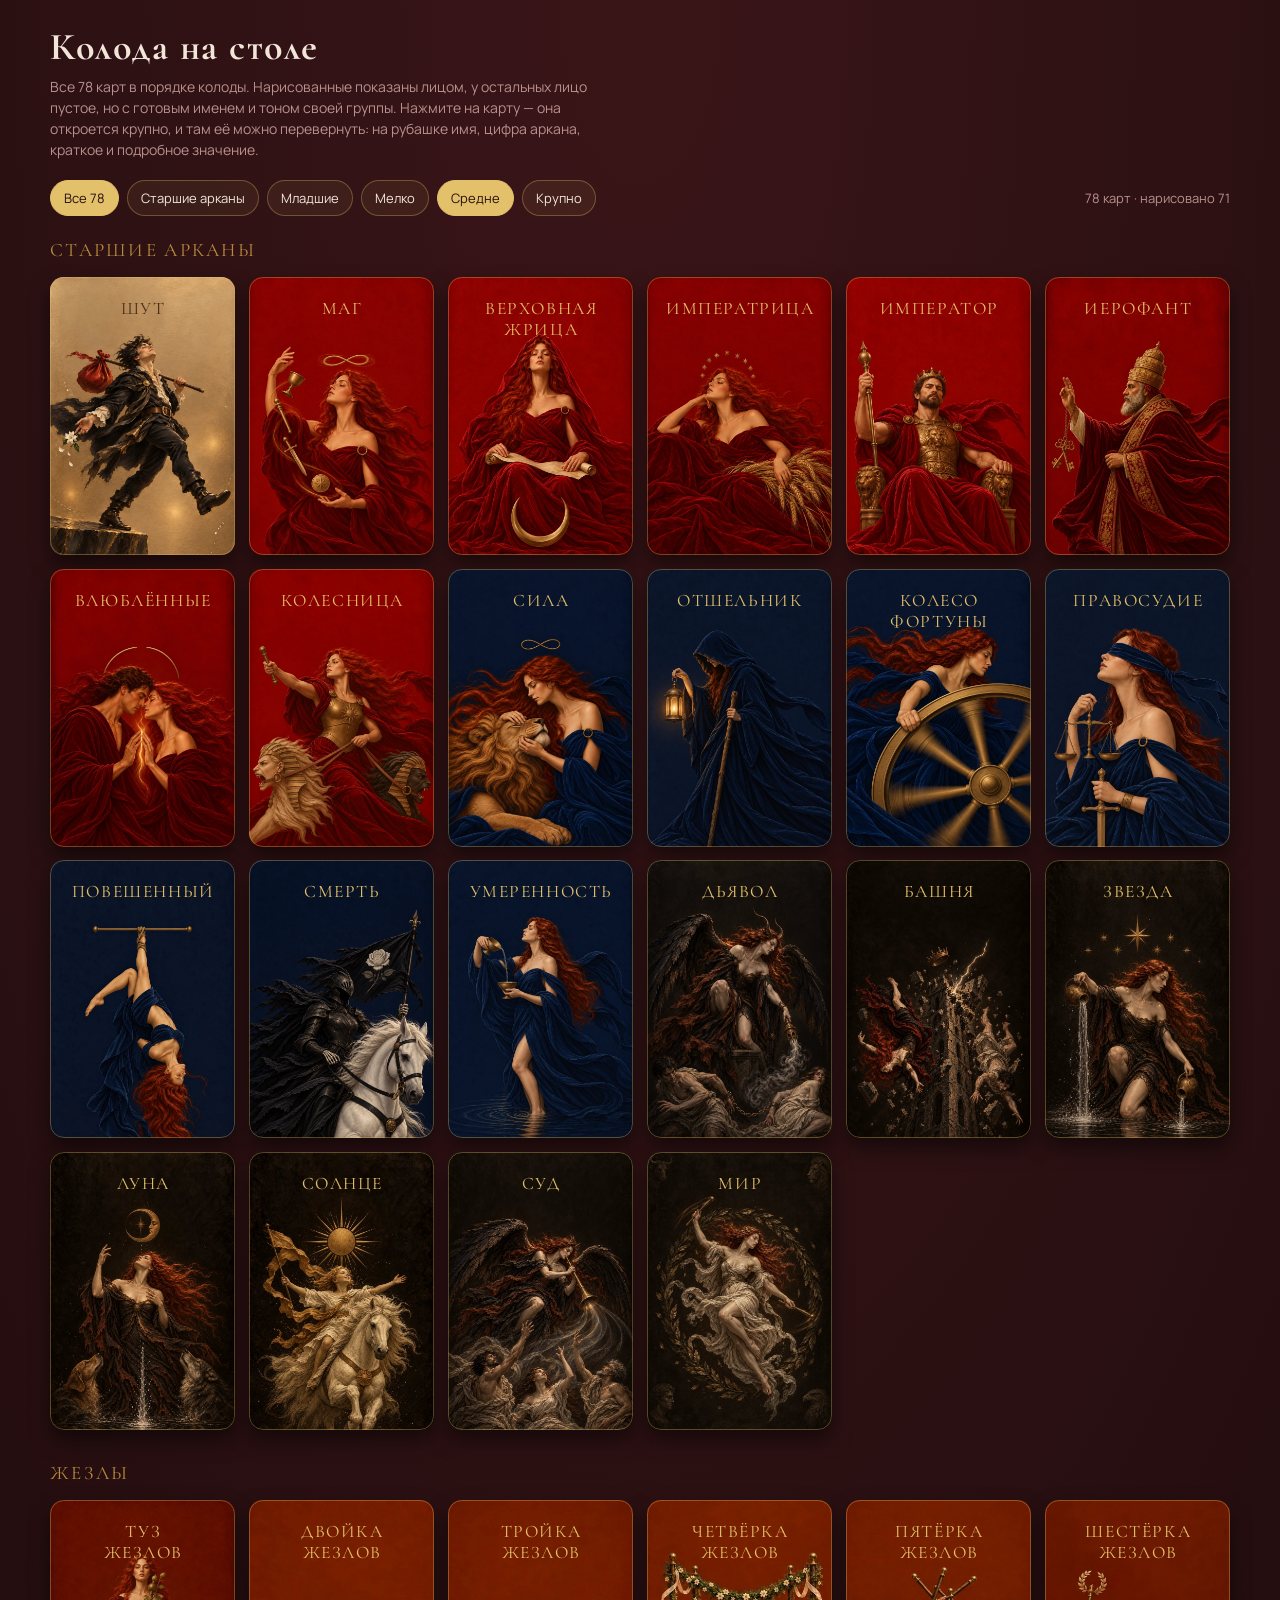
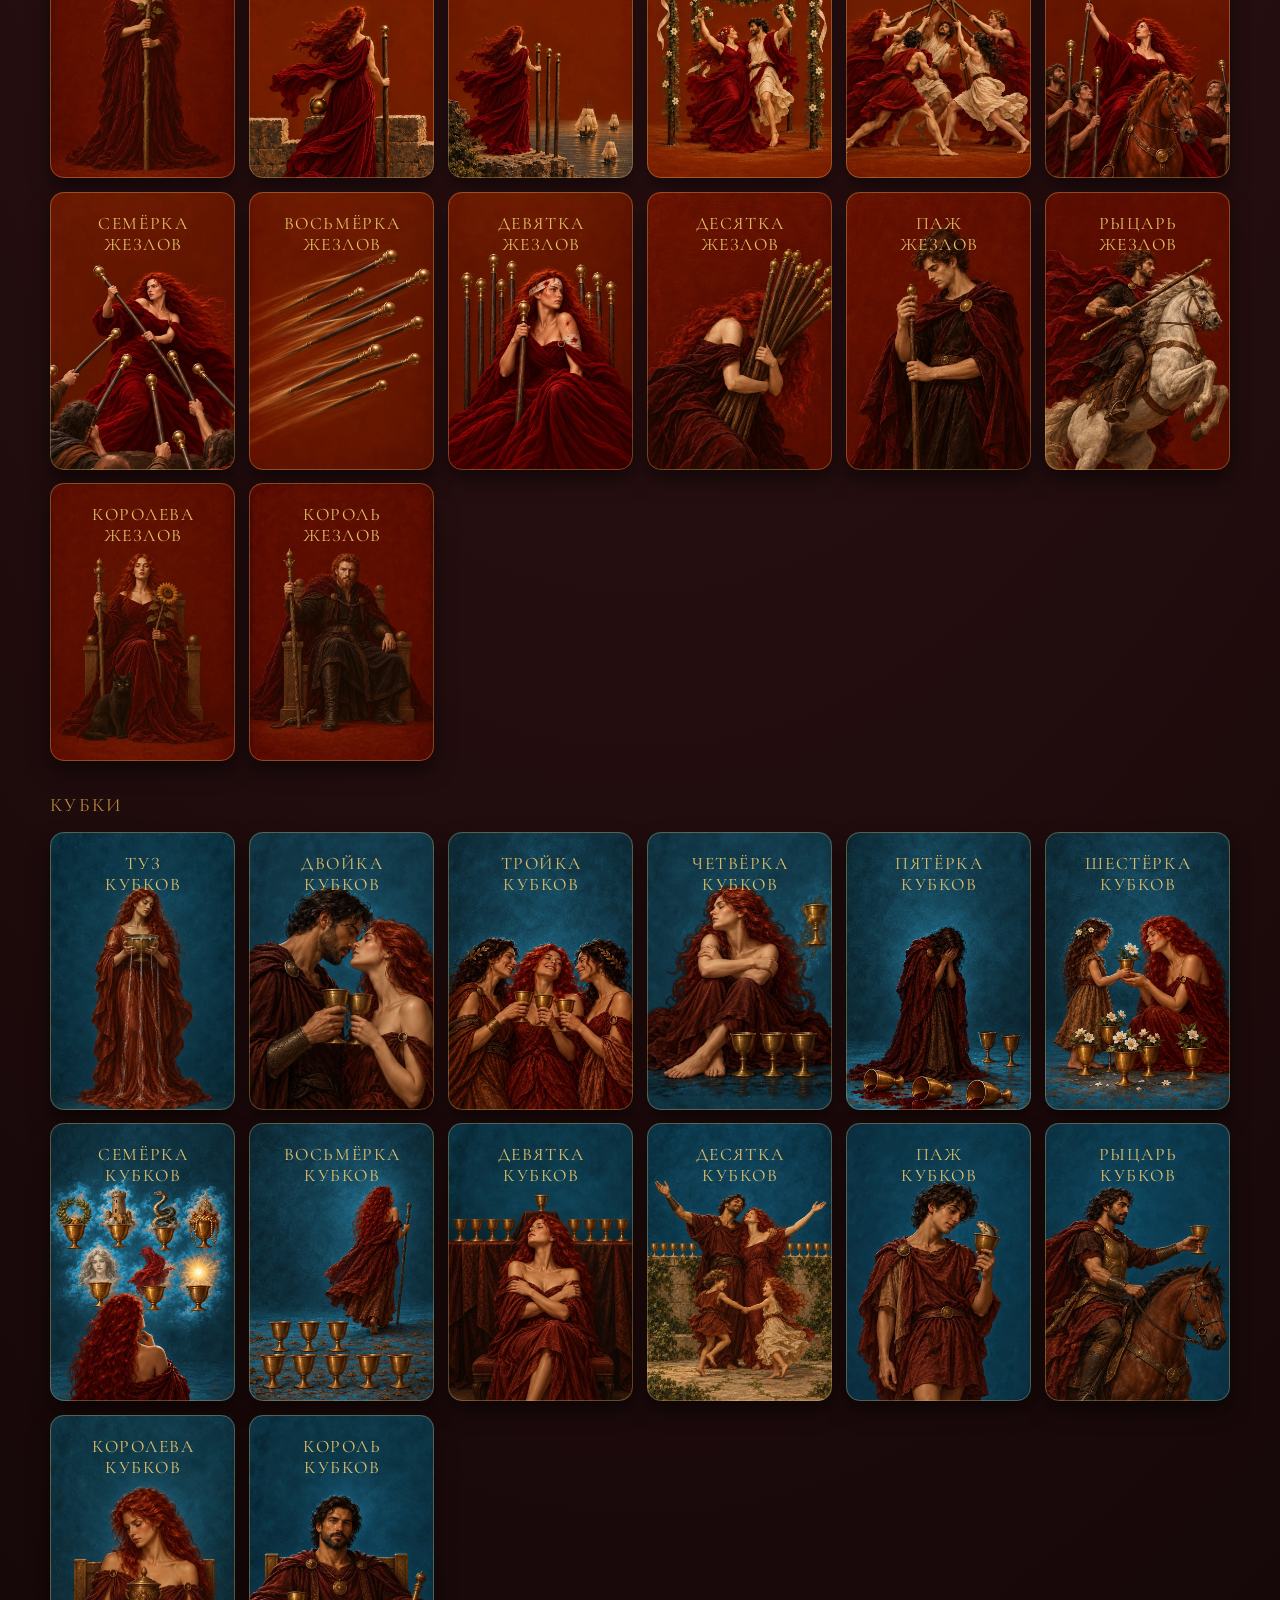
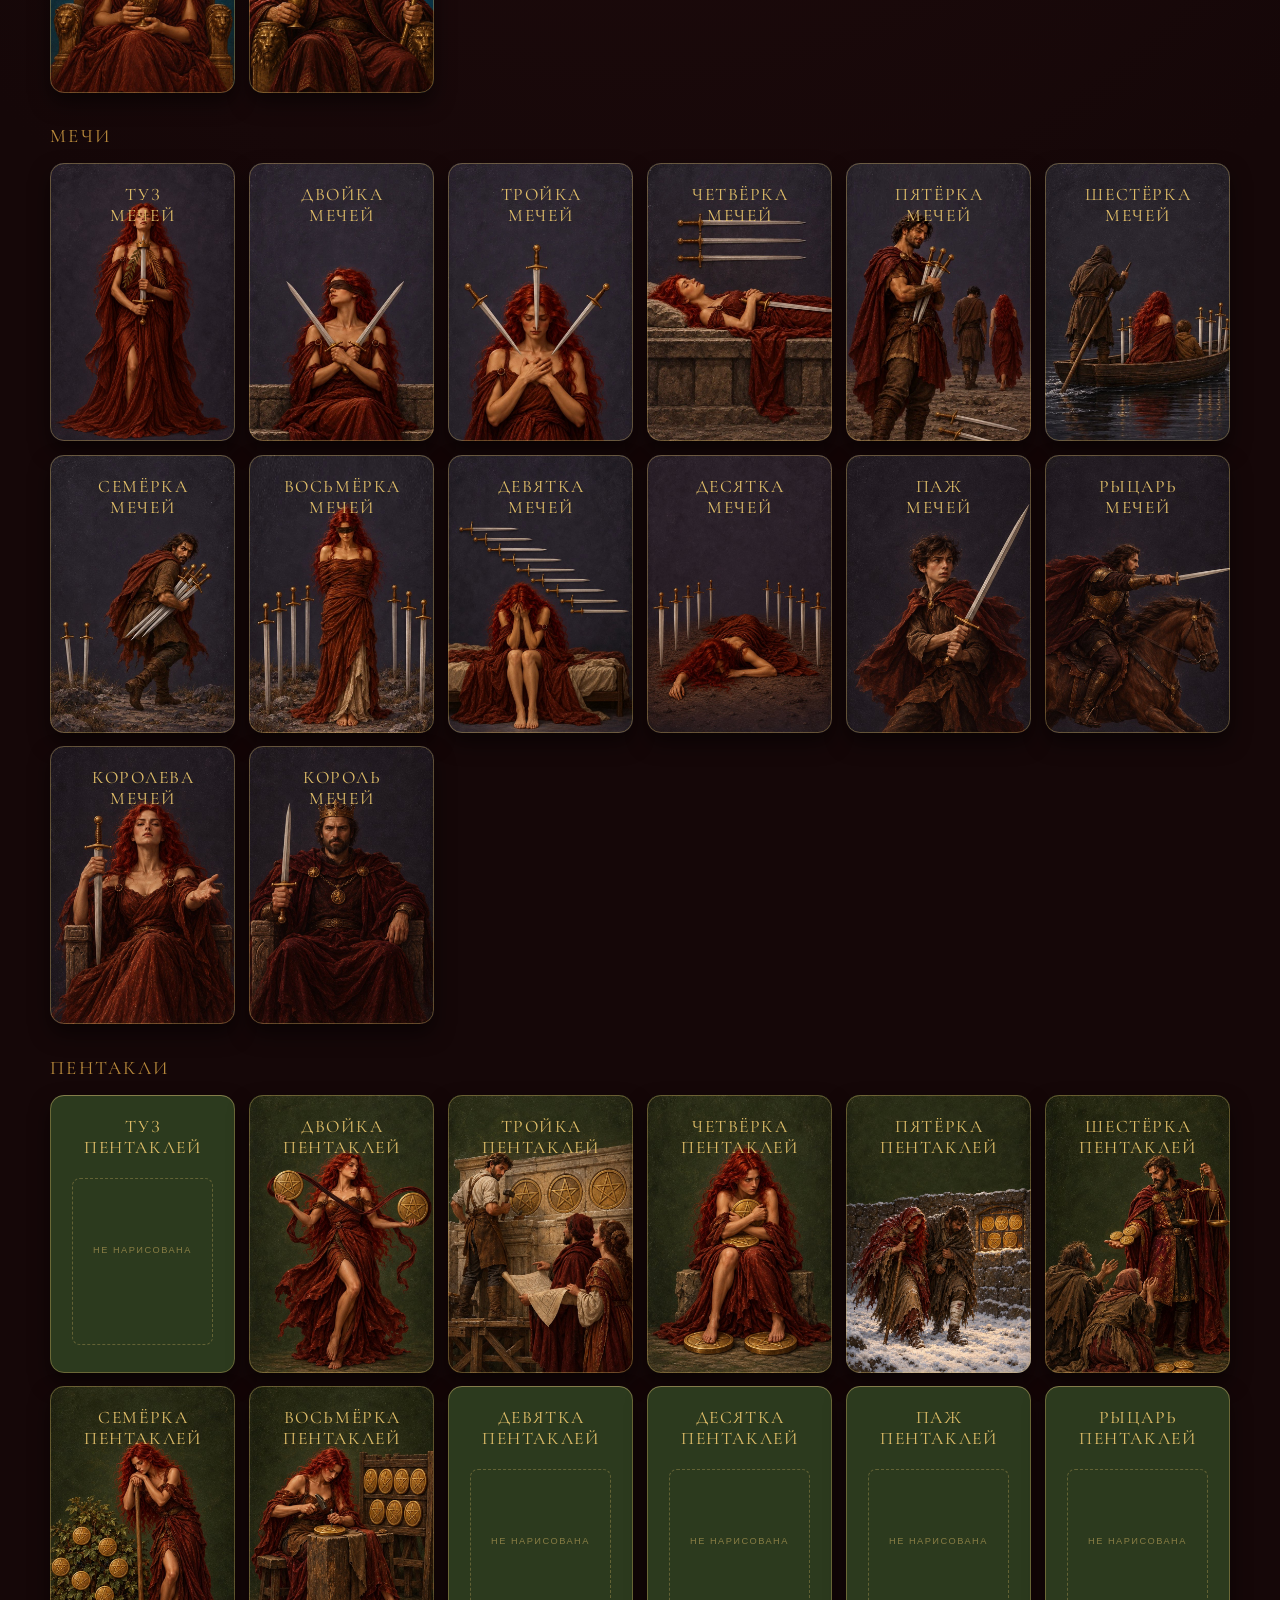
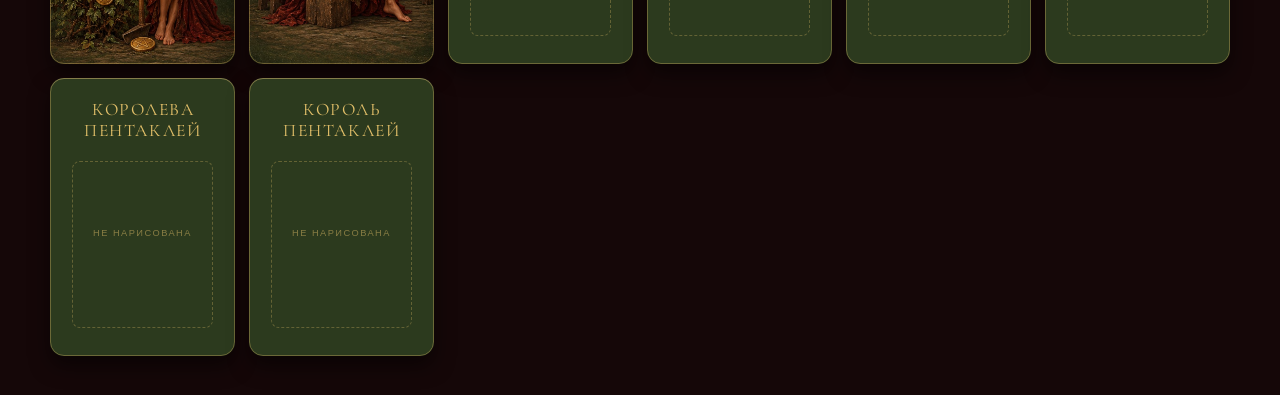
==== miniapp/index.html @ a9689df9 "Accept the six, seven and eight of Pentacles Счёт сошёлся на трёх из четырёх: три диска на ладони и " ====
<!doctype html>
<html lang="ru">
<head>
<meta charset="utf-8">
<meta name="viewport" content="width=device-width, initial-scale=1, viewport-fit=cover">
<meta name="robots" content="noindex">
<script src="https://telegram.org/js/telegram-web-app.js"></script>
<title>Колода на столе</title>
<style>
  /* Доска из 78 карт; тап открывает карту крупно поверх неё.
     Размеры текста заданы в долях ширины карты, поэтому одна и та же вёрстка
     работает и на миниатюре, и на развороте. */
  :root {
    --bg: #2A1012;
    --bg-deep: #150708;
    --paper: #F2E6D8;
    --muted: #B9908E;
    --gold: #E3C06A;
    --gold-dim: #B98A3C;
    --radius: 14px;
    --card-min: 180px;

    --tone-fool: #B98D5B;
    --tone-major-1: #8F0303;
    --tone-major-2: #101A33;
    --tone-major-3: #15120F;
    --tone-wands: #6D1A01;
    --tone-cups: #123A4A;
    --tone-swords: #29232B;
    --tone-pentacles: #2C3A1E;

    --font-display: "Cormorant Garamond", Georgia, "Times New Roman", serif;
    --font-ui: "Manrope", system-ui, -apple-system, "Segoe UI", sans-serif;
    color-scheme: dark;
  }

  body {
    margin: 0;
    background: radial-gradient(120% 70% at 50% 0%, #3A1518 0%, var(--bg) 45%, var(--bg-deep) 100%);
    color: var(--paper);
    font-family: var(--font-ui);
    -webkit-font-smoothing: antialiased;
  }

  .wrap { max-width: 1180px; margin: 0 auto; padding: 24px 16px calc(40px + env(safe-area-inset-bottom, 0px)); }

  header h1 {
    font-family: var(--font-display);
    font-size: clamp(26px, 5vw, 38px);
    letter-spacing: .04em;
    margin: 0 0 6px;
    text-wrap: balance;
  }
  header p { margin: 0; color: var(--muted); font-size: 14px; line-height: 1.5; max-width: 62ch; }

  .toolbar { display: flex; flex-wrap: wrap; gap: 8px; align-items: center; margin: 20px 0 22px; }
  .chip {
    font: inherit; font-size: 13px; padding: 7px 13px; min-height: 36px;
    border-radius: 999px;
    border: 1px solid rgba(227, 192, 106, .32);
    background: rgba(227, 192, 106, .07);
    color: var(--paper); cursor: pointer;
  }
  .chip[aria-pressed="true"] { background: var(--gold); border-color: var(--gold); color: #2A1012; }
  .chip:focus-visible, .card:focus-visible, .close:focus-visible { outline: 2px solid var(--gold); outline-offset: 3px; }
  .count { color: var(--muted); font-size: 13px; margin-left: auto; }

  .grid { display: grid; grid-template-columns: repeat(auto-fill, minmax(var(--card-min), 1fr)); gap: 14px; }
  .group-title {
    grid-column: 1 / -1;
    font-family: var(--font-display);
    font-size: 19px; letter-spacing: .12em; text-transform: uppercase;
    color: var(--gold-dim); margin: 18px 0 2px;
  }
  .group-title:first-child { margin-top: 0; }

  /* --- карта --- */
  .slot { perspective: 1200px; container-type: inline-size; }
  .card {
    position: relative; width: 100%; aspect-ratio: 2 / 3;
    transform-style: preserve-3d;
    transition: transform 620ms cubic-bezier(.2, .8, .2, 1);
    border: 0; padding: 0; background: none; display: block; cursor: pointer;
  }
  .card.flipped { transform: rotateY(180deg); }

  .side {
    position: absolute; inset: 0;
    border-radius: var(--radius); overflow: hidden;
    backface-visibility: hidden; -webkit-backface-visibility: hidden;
    box-shadow: 0 1px 0 rgba(255,228,184,.18) inset, 0 10px 20px rgba(0,0,0,.5);
  }
  .side::after {
    content: ""; position: absolute; inset: 0; border-radius: inherit;
    border: 1px solid rgba(227,192,106,.34); pointer-events: none;
  }
  .side img { width: 100%; height: 100%; object-fit: cover; display: block; }
  .back { transform: rotateY(180deg); }

  .face { background: var(--tone, var(--tone-major-1)); }
  .face.pending::before {
    content: ""; position: absolute;
    left: 12%; right: 12%; top: 30%; bottom: 10%;
    border: 1px dashed color-mix(in srgb, var(--card-ink) 30%, transparent);
    border-radius: 8px;
  }
  .face.pending .waiting {
    position: absolute; left: 0; right: 0; top: 54%;
    text-align: center;
    font-size: 11px; font-size: 5cqw;
    letter-spacing: .16em; text-transform: uppercase;
    color: color-mix(in srgb, var(--card-ink) 50%, transparent);
  }

  /* Лицо: только имя */
  .title {
    position: absolute; top: 8%; left: 6%; right: 6%;
    text-align: center;
    color: var(--card-ink, var(--gold));
    font-family: var(--font-display);
    line-height: 1.1;
  }
  .title .name { font-size: 17px; font-size: 9.5cqw; letter-spacing: .09em; text-indent: .09em; }
  .title .name.second { margin-top: .08em; }

  /* Рубашка: имя с цифрой, краткое, подробное */
  .copy {
    position: absolute;
    left: 21.5%; right: 21.5%; top: 24%; bottom: 27%;
    display: flex; flex-direction: column; justify-content: flex-start;
    gap: .9em;
    text-align: center;
    font-family: var(--font-display);
    color: var(--card-ink, var(--gold));
  }
  .copy .name { font-size: 11px; font-size: 6cqw; letter-spacing: .08em; line-height: 1.12; }
  .copy .name.second { margin-top: .08em; }
  .copy .motto {
    font-family: var(--font-ui);
    font-size: 7px; font-size: 3.1cqw;
    letter-spacing: .1em; text-transform: uppercase;
    color: color-mix(in srgb, var(--card-ink, var(--gold)) 70%, transparent);
    margin-top: .5em;
  }
  .copy .card-text {
    font-size: 9px; font-size: 5cqw;
    line-height: 1.35;
    color: color-mix(in srgb, var(--card-ink, var(--gold)) 88%, transparent);
  }
  .numeral { font-size: .64em; letter-spacing: .08em; opacity: .85; }

  /* --- разворот --- */
  .viewer {
    position: fixed; inset: 0; z-index: 10;
    display: flex; flex-direction: column; align-items: center; justify-content: center;
    gap: 18px;
    padding: calc(16px + env(safe-area-inset-top, 0px)) 16px calc(16px + env(safe-area-inset-bottom, 0px));
    background: rgba(12, 5, 6, .88);
    backdrop-filter: blur(8px);
  }
  .viewer[hidden] { display: none; }
  .viewer .slot { width: min(86vw, calc((100svh - 150px) / 1.5), 420px); }
  .viewer .card { box-shadow: none; }
  .viewer-hint { color: var(--muted); font-size: 13px; letter-spacing: .06em; text-transform: uppercase; }
  .close {
    position: absolute; top: calc(10px + env(safe-area-inset-top, 0px)); right: 12px;
    width: 44px; height: 44px; border-radius: 999px;
    border: 1px solid rgba(227,192,106,.3);
    background: rgba(0,0,0,.35); color: var(--paper);
    font-size: 20px; line-height: 1; cursor: pointer;
  }

  @media (prefers-reduced-motion: reduce) { .card { transition-duration: 1ms; } }

  /* В Telegram страница лежит под системной шторкой: нижний отступ по вырезу */
  html.in-telegram body { padding-bottom: env(safe-area-inset-bottom); }
</style>
<link rel="stylesheet" href="https://fonts.googleapis.com/css2?family=Cormorant+Garamond:wght@400;500&family=Manrope:wght@400;500&display=swap">
</head>
<body>

<div class="wrap">
  <header>
    <h1>Колода на столе</h1>
    <p>Все 78 карт в порядке колоды. Нарисованные показаны лицом, у остальных лицо пустое,
      но с готовым именем и тоном своей группы. Нажмите на карту — она откроется крупно,
      и там её можно перевернуть: на рубашке имя, цифра аркана, краткое и подробное значение.</p>
  </header>

  <div class="toolbar">
    <button class="chip" data-filter="all" aria-pressed="true">Все 78</button>
    <button class="chip" data-filter="major">Старшие арканы</button>
    <button class="chip" data-filter="minor">Младшие</button>
    <button class="chip" data-size="132">Мелко</button>
    <button class="chip" data-size="180" aria-pressed="true">Средне</button>
    <button class="chip" data-size="264">Крупно</button>
    <span class="count" id="count"></span>
  </div>

  <div class="grid" id="grid"></div>
</div>

<div class="viewer" id="viewer" hidden>
  <button class="close" id="close" aria-label="Закрыть">✕</button>
  <div class="slot" id="viewer-slot"></div>
  <div class="viewer-hint" id="viewer-hint">Нажмите на карту, чтобы перевернуть</div>
</div>

<script>
  const GOLD = 'var(--gold)';
  const DARK = '#4A2E18';
  // Telegram кэширует мини-приложение надолго. Бот открывает колоду с меткой
  // времени в адресе, и эту же метку страница приписывает к своим файлам:
  // перерисованная карта тогда доезжает, а не остаётся прежней.
  const STAMP = new URLSearchParams(location.search).get('v');
  const V = STAMP ? `?v=${encodeURIComponent(STAMP)}` : '';

  const TONES = {
    fool:      { bg: 'var(--tone-fool)',      ink: DARK, back: 'backs/back-fool.jpg' },
    major1:    { bg: 'var(--tone-major-1)',   ink: GOLD, back: 'backs/back-major1.jpg' },
    major2:    { bg: 'var(--tone-major-2)',   ink: GOLD, back: 'backs/back-major2.jpg' },
    major3:    { bg: 'var(--tone-major-3)',   ink: GOLD, back: 'backs/back-major3.jpg' },
    wands:     { bg: 'var(--tone-wands)',     ink: GOLD, back: 'backs/back-wands.jpg' },
    cups:      { bg: 'var(--tone-cups)',      ink: GOLD, back: 'backs/back-cups.jpg' },
    swords:    { bg: 'var(--tone-swords)',    ink: GOLD, back: 'backs/back-swords.jpg' },
    pentacles: { bg: 'var(--tone-pentacles)', ink: GOLD, back: 'backs/back-pentacles.jpg' },
  };
  const SUIT_TITLES = {
    major: 'Старшие арканы', wands: 'Жезлы', cups: 'Кубки', swords: 'Мечи', pentacles: 'Пентакли',
  };
  // Нарисованные карты: лицо берётся из cards/, остальные показывают пустое поле
  const PAINTED = new Set(["major_00", "major_01", "major_02", "major_03", "major_04", "major_05", "major_06", "major_07", "major_08", "major_09", "major_10", "major_11", "major_12", "major_13", "major_14", "major_15", "major_16", "major_17", "major_18", "major_19", "major_20", "major_21", "wands_01", "wands_02", "wands_03", "wands_04", "wands_05", "wands_06", "wands_07", "wands_08", "wands_09", "wands_10", "wands_11", "wands_12", "wands_13", "wands_14", "cups_01", "cups_02", "cups_03", "cups_04", "cups_05", "cups_06", "cups_07", "cups_08", "cups_09", "cups_10", "cups_11", "cups_12", "cups_13", "cups_14", "swords_01", "swords_02", "swords_03", "swords_04", "swords_05", "swords_06", "swords_07", "swords_08", "swords_09", "swords_10", "swords_11", "swords_12", "swords_13", "swords_14", "pentacles_02", "pentacles_03", "pentacles_04", "pentacles_05", "pentacles_06", "pentacles_07", "pentacles_08"]);

  function toneFor(card) {
    if (card.group !== 'major') return TONES[card.group];
    if (card.order === 0) return TONES.fool;
    if (card.order <= 7) return TONES.major1;
    if (card.order <= 14) return TONES.major2;
    return TONES.major3;
  }

  // Имя занимает максимум две строки: одно слово — цифра на вторую строку,
  // два слова — вторым словом, цифра сразу за ним.
  function nameLines(card, withNumeral) {
    const words = card.name.toUpperCase().split(/\s+/);
    const numeral = withNumeral && card.numeral
      ? `<span class="numeral">(${card.numeral})</span>` : '';
    if (words.length === 1) return [words[0], numeral];
    const [first, ...rest] = words;
    return [first, [rest.join(' '), numeral].filter(Boolean).join(' ')];
  }

  function nameHtml(card, withNumeral) {
    const [one, two] = nameLines(card, withNumeral);
    return `<div class="name">${one}</div>` + (two ? `<div class="name second">${two}</div>` : '');
  }

  // Краткое описание: одна строка, не длиннее двух слов
  function motto(card) {
    return card.mini.split(',')[0].trim().split(/\s+/).slice(0, 2).join(' ');
  }

  function cardHtml(card) {
    const tone = toneFor(card);
    const painted = PAINTED.has(card.id) ? `cards/${card.id}.jpg${V}` : null;
    return `
      <button class="card" aria-label="${card.name}" aria-pressed="false">
        <div class="side face${painted ? '' : ' pending'}" style="--tone:${tone.bg};--card-ink:${tone.ink}">
          ${painted ? `<img src="${painted}" alt="${card.name}">` : ''}
          <div class="title">${nameHtml(card, false)}</div>
          ${painted ? '' : '<div class="waiting">не нарисована</div>'}
        </div>
        <div class="side back" style="--card-ink:${tone.ink}">
          <img src="${tone.back}${V}" alt="Рубашка карты" loading="lazy">
          <div class="copy">
            <div>${nameHtml(card, true)}<div class="motto">${motto(card)}</div></div>
            <div class="card-text">${card.text}</div>
          </div>
        </div>
      </button>`;
  }

  // --- разворот ---
  const viewer = document.getElementById('viewer');
  const viewerSlot = document.getElementById('viewer-slot');
  const viewerHint = document.getElementById('viewer-hint');
  let lastOpener = null;

  function openCard(card, opener) {
    lastOpener = opener;
    viewerSlot.innerHTML = cardHtml(card);
    const big = viewerSlot.querySelector('.card');
    big.addEventListener('click', () => {
      const flipped = big.classList.toggle('flipped');
      big.setAttribute('aria-pressed', String(flipped));
      viewerHint.textContent = flipped ? 'Обратная сторона' : 'Нажмите на карту, чтобы перевернуть';
    });
    viewerHint.textContent = 'Нажмите на карту, чтобы перевернуть';
    viewer.hidden = false;
    document.getElementById('close').focus();
  }

  function closeCard() {
    viewer.hidden = true;
    viewerSlot.textContent = '';
    if (lastOpener) lastOpener.focus();
  }

  document.getElementById('close').addEventListener('click', closeCard);
  viewer.addEventListener('click', (event) => { if (event.target === viewer) closeCard(); });
  document.addEventListener('keydown', (event) => {
    if (event.key === 'Escape' && !viewer.hidden) closeCard();
  });

  // --- доска ---
  const grid = document.getElementById('grid');
  const count = document.getElementById('count');
  let cards = [];

  function render(filter) {
    grid.textContent = '';
    const shown = cards.filter((c) =>
      filter === 'all' || (filter === 'major' ? c.group === 'major' : c.group !== 'major'));

    let currentGroup = null;
    for (const card of shown) {
      if (card.group !== currentGroup) {
        currentGroup = card.group;
        const heading = document.createElement('div');
        heading.className = 'group-title';
        heading.textContent = SUIT_TITLES[currentGroup] || currentGroup;
        grid.append(heading);
      }
      const slot = document.createElement('div');
      slot.className = 'slot';
      slot.innerHTML = cardHtml(card);
      const button = slot.querySelector('.card');
      button.addEventListener('click', () => openCard(card, button));
      grid.append(slot);
    }
    count.textContent = `${shown.length} карт · нарисовано ${cards.filter((c) => PAINTED.has(c.id)).length}`;
  }

  fetch(`cards.json${V}`)
    .then((r) => r.json())
    .then((data) => { cards = data; render('all'); })
    .catch(() => { count.textContent = 'Не удалось загрузить колоду'; });

  function pressGroup(chip, group) {
    for (const other of document.querySelectorAll(`.chip[data-${group}]`)) {
      other.setAttribute('aria-pressed', String(other === chip));
    }
  }

  for (const chip of document.querySelectorAll('.chip[data-filter]')) {
    chip.addEventListener('click', () => { pressGroup(chip, 'filter'); render(chip.dataset.filter); });
  }
  for (const chip of document.querySelectorAll('.chip[data-size]')) {
    chip.addEventListener('click', () => {
      document.documentElement.style.setProperty('--card-min', chip.dataset.size + 'px');
      pressGroup(chip, 'size');
    });
  }
</script>

<script>
  // --- Telegram ---
  // Страница должна работать и в обычном браузере: внутри Telegram появляется
  // window.Telegram.WebApp, снаружи — нет, и тогда весь этот блок просто молчит.
  (function () {
    const tg = window.Telegram && window.Telegram.WebApp;
    if (!tg) return;

    tg.ready();
    tg.expand();
    const ink = getComputedStyle(document.documentElement);
    const deep = ink.getPropertyValue('--bg-deep').trim();
    if (tg.setHeaderColor) tg.setHeaderColor(deep);
    if (tg.setBackgroundColor) tg.setBackgroundColor(deep);
    document.documentElement.classList.add('in-telegram');

    // Системная кнопка «назад» закрывает разворот, а не приложение
    const viewer = document.getElementById('viewer');
    const close = document.getElementById('close');
    tg.BackButton.onClick(() => close.click());

    new MutationObserver(() => {
      if (viewer.hidden) tg.BackButton.hide();
      else tg.BackButton.show();
    }).observe(viewer, { attributes: true, attributeFilter: ['hidden'] });

    // Отклик на переворот карты: тихий, короткий
    document.addEventListener('click', (event) => {
      if (!event.target.closest('.card')) return;
      if (tg.HapticFeedback) tg.HapticFeedback.impactOccurred('light');
    }, true);
  })();
</script>
</body>
</html>
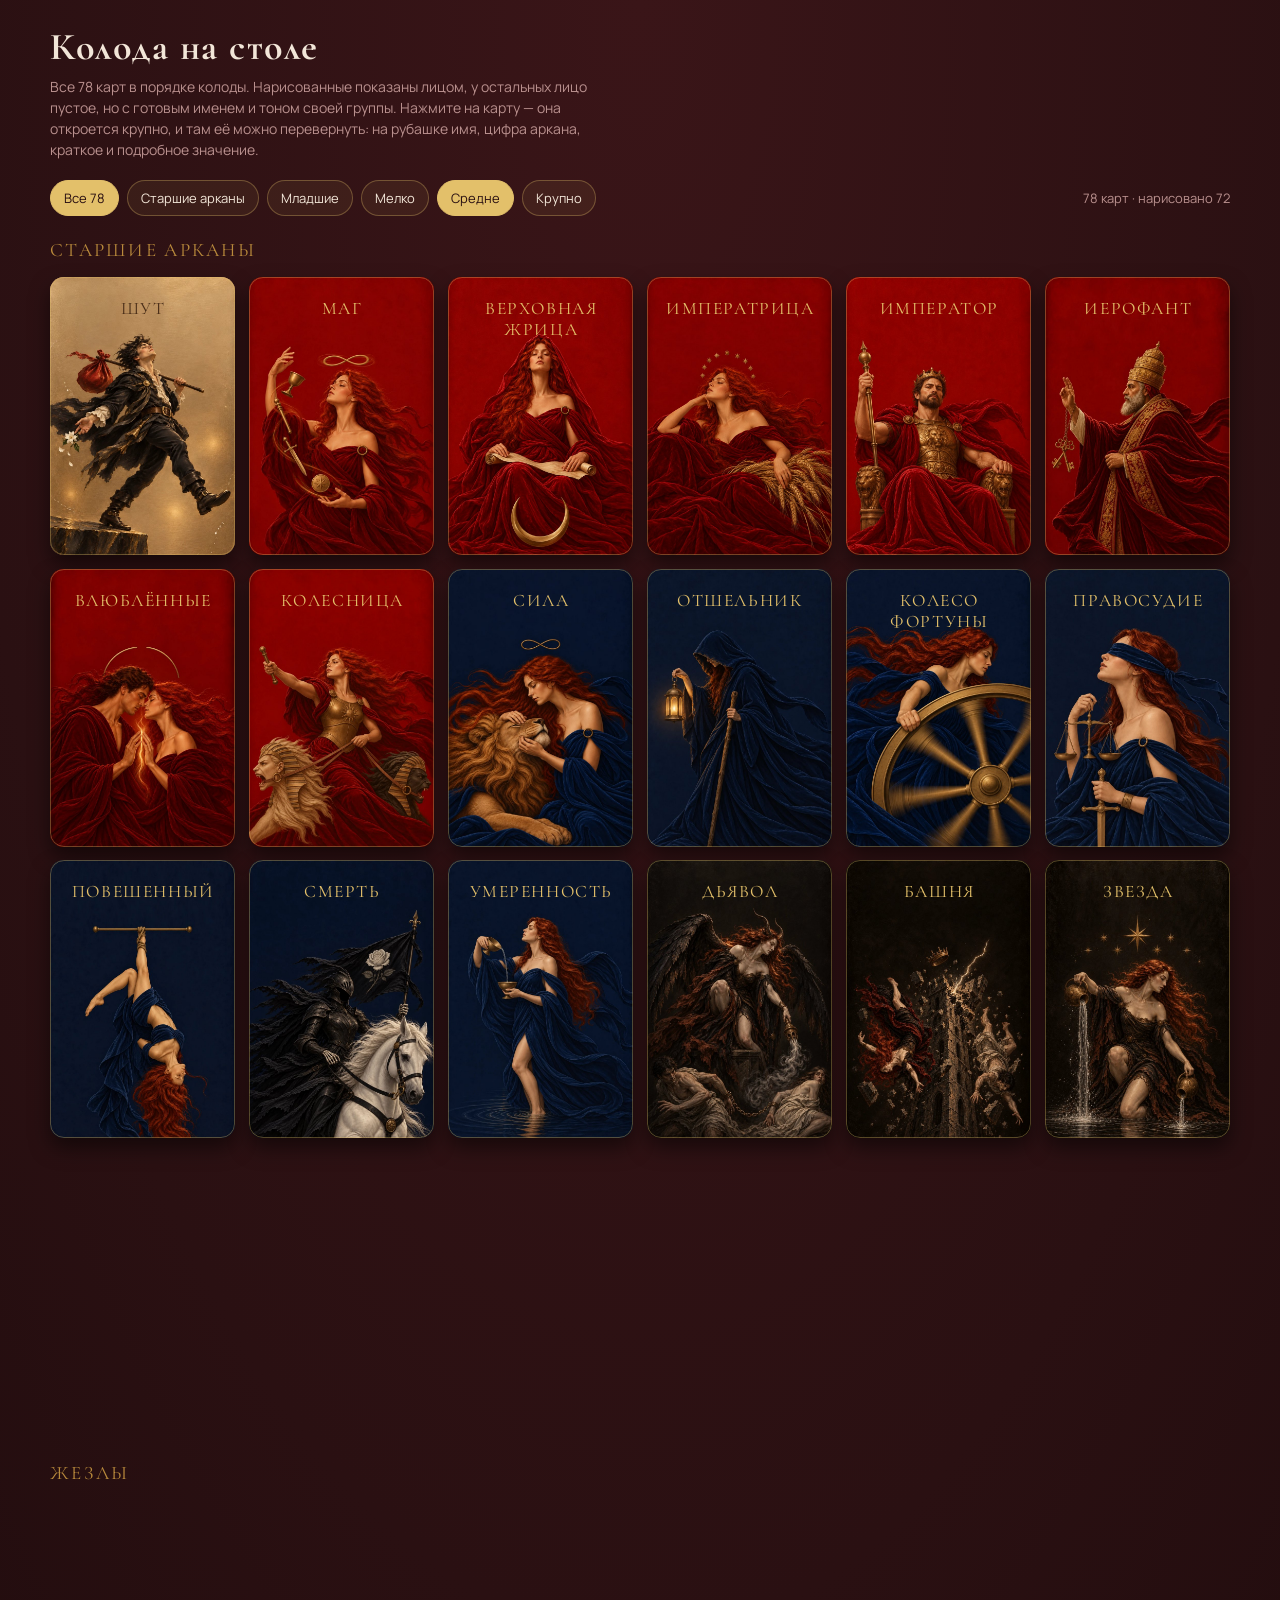
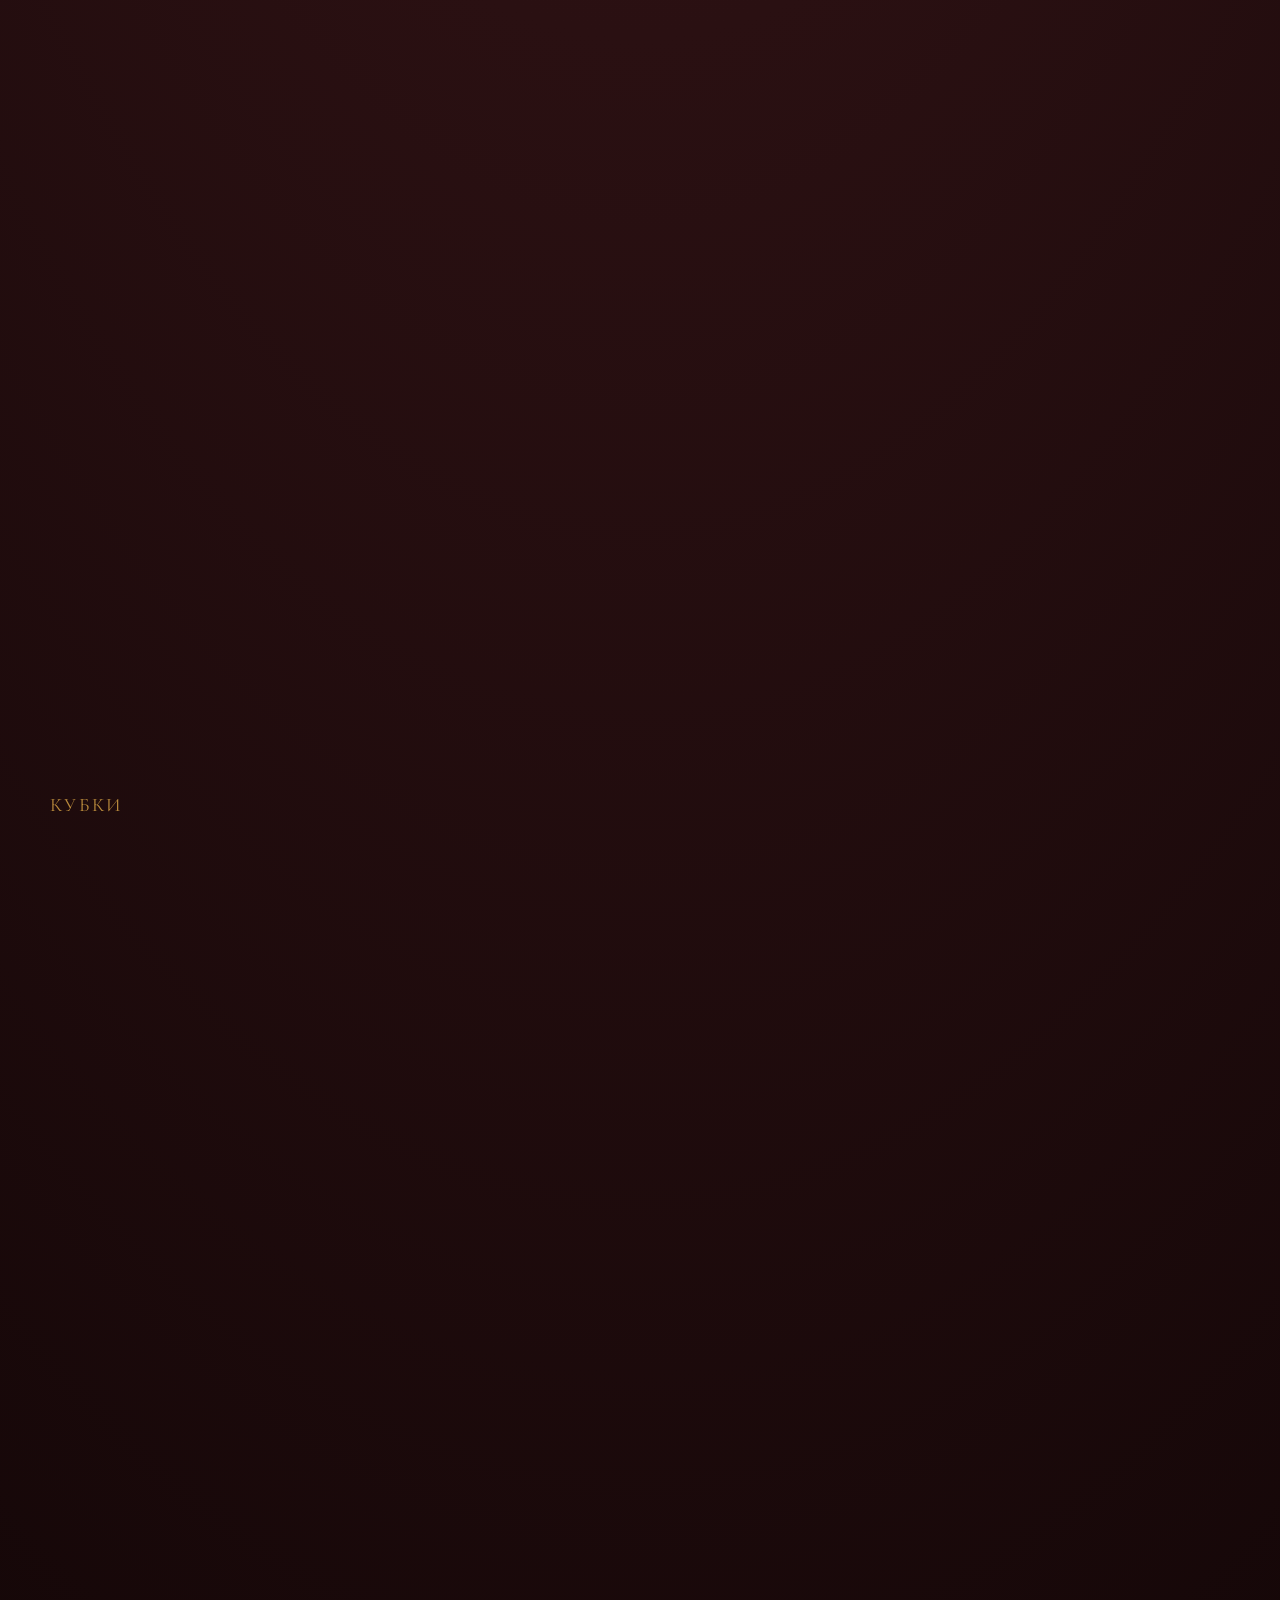
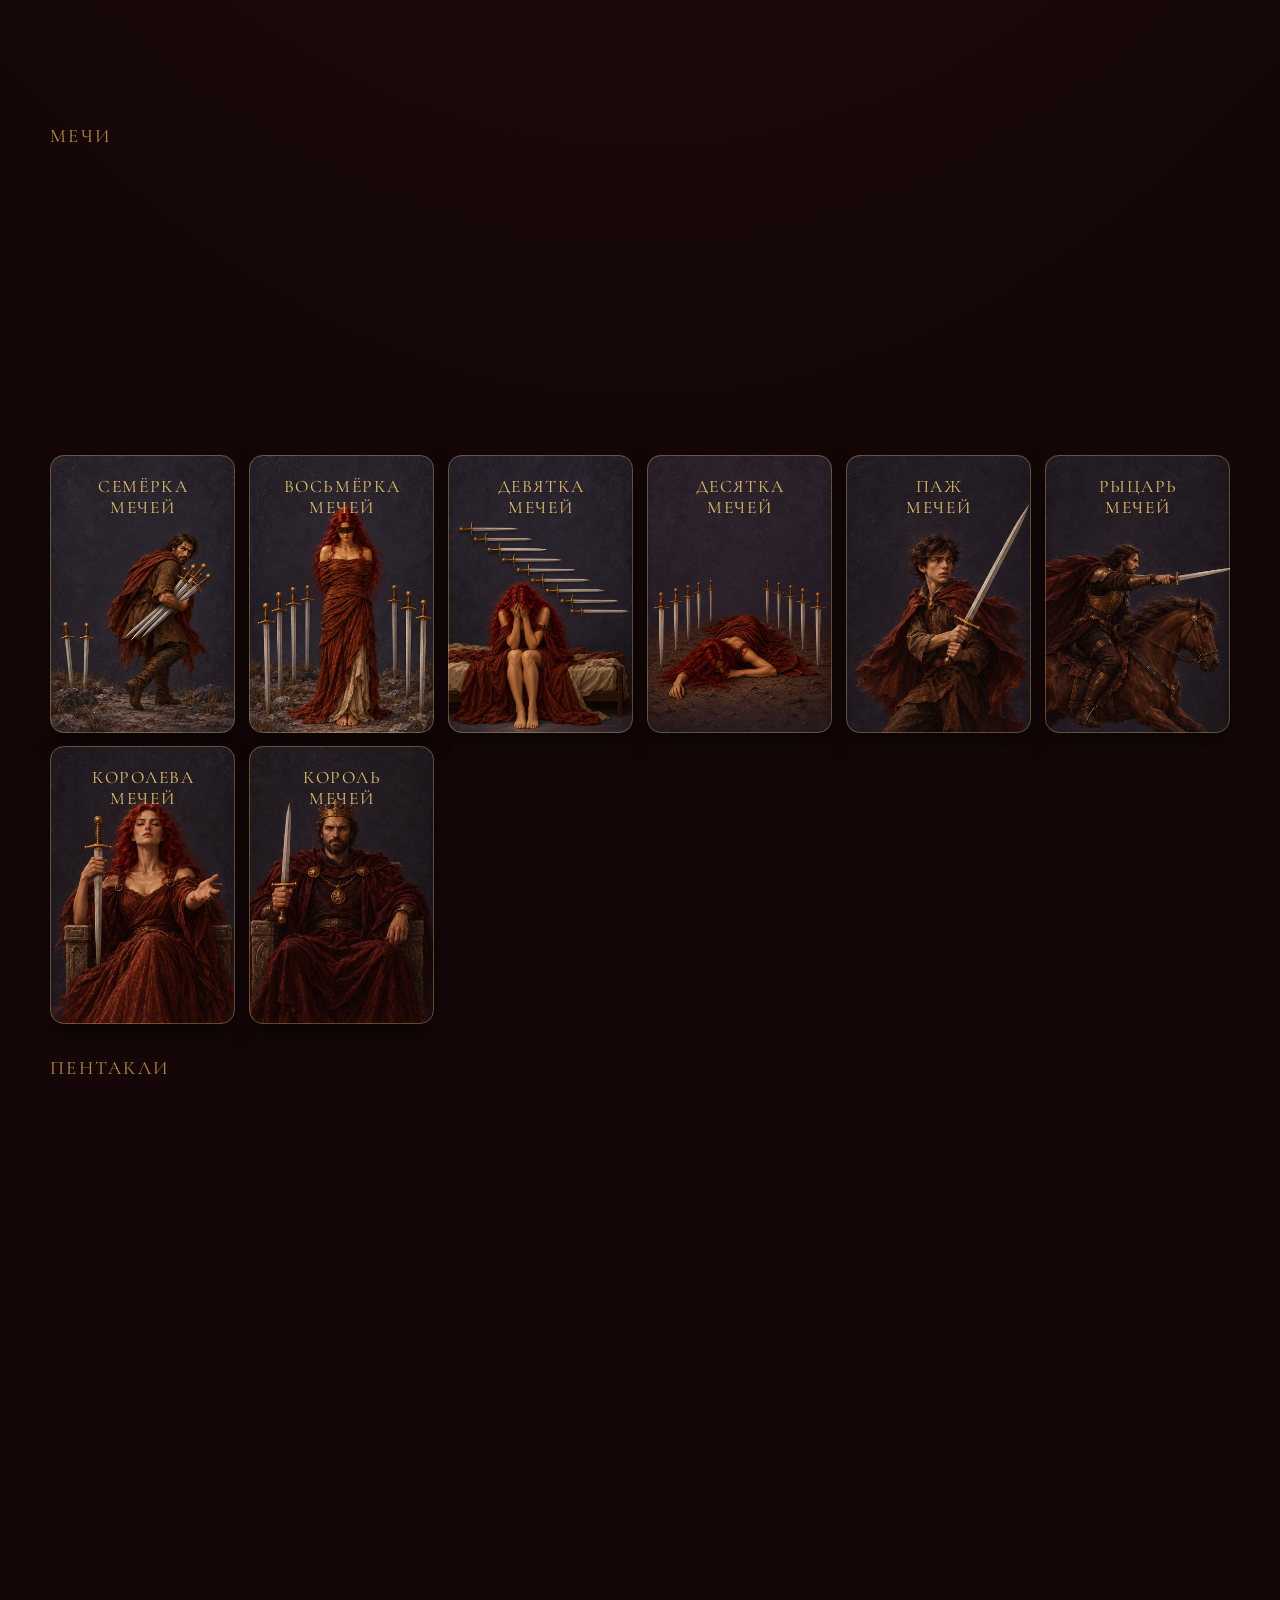
==== commit e354d5c8: "Accept the nine of Pentacles with nine discs Счёт сошёлся с первого перезаказа: пять дисков на левой" ====
--- a/miniapp/index.html
+++ b/miniapp/index.html
@@ -229,7 +229,7 @@
     major: 'Старшие арканы', wands: 'Жезлы', cups: 'Кубки', swords: 'Мечи', pentacles: 'Пентакли',
   };
   // Нарисованные карты: лицо берётся из cards/, остальные показывают пустое поле
-  const PAINTED = new Set(["major_00", "major_01", "major_02", "major_03", "major_04", "major_05", "major_06", "major_07", "major_08", "major_09", "major_10", "major_11", "major_12", "major_13", "major_14", "major_15", "major_16", "major_17", "major_18", "major_19", "major_20", "major_21", "wands_01", "wands_02", "wands_03", "wands_04", "wands_05", "wands_06", "wands_07", "wands_08", "wands_09", "wands_10", "wands_11", "wands_12", "wands_13", "wands_14", "cups_01", "cups_02", "cups_03", "cups_04", "cups_05", "cups_06", "cups_07", "cups_08", "cups_09", "cups_10", "cups_11", "cups_12", "cups_13", "cups_14", "swords_01", "swords_02", "swords_03", "swords_04", "swords_05", "swords_06", "swords_07", "swords_08", "swords_09", "swords_10", "swords_11", "swords_12", "swords_13", "swords_14", "pentacles_02", "pentacles_03", "pentacles_04", "pentacles_05", "pentacles_06", "pentacles_07", "pentacles_08"]);
+  const PAINTED = new Set(["major_00", "major_01", "major_02", "major_03", "major_04", "major_05", "major_06", "major_07", "major_08", "major_09", "major_10", "major_11", "major_12", "major_13", "major_14", "major_15", "major_16", "major_17", "major_18", "major_19", "major_20", "major_21", "wands_01", "wands_02", "wands_03", "wands_04", "wands_05", "wands_06", "wands_07", "wands_08", "wands_09", "wands_10", "wands_11", "wands_12", "wands_13", "wands_14", "cups_01", "cups_02", "cups_03", "cups_04", "cups_05", "cups_06", "cups_07", "cups_08", "cups_09", "cups_10", "cups_11", "cups_12", "cups_13", "cups_14", "swords_01", "swords_02", "swords_03", "swords_04", "swords_05", "swords_06", "swords_07", "swords_08", "swords_09", "swords_10", "swords_11", "swords_12", "swords_13", "swords_14", "pentacles_02", "pentacles_03", "pentacles_04", "pentacles_05", "pentacles_06", "pentacles_07", "pentacles_08", "pentacles_09"]);
 
   function toneFor(card) {
     if (card.group !== 'major') return TONES[card.group];
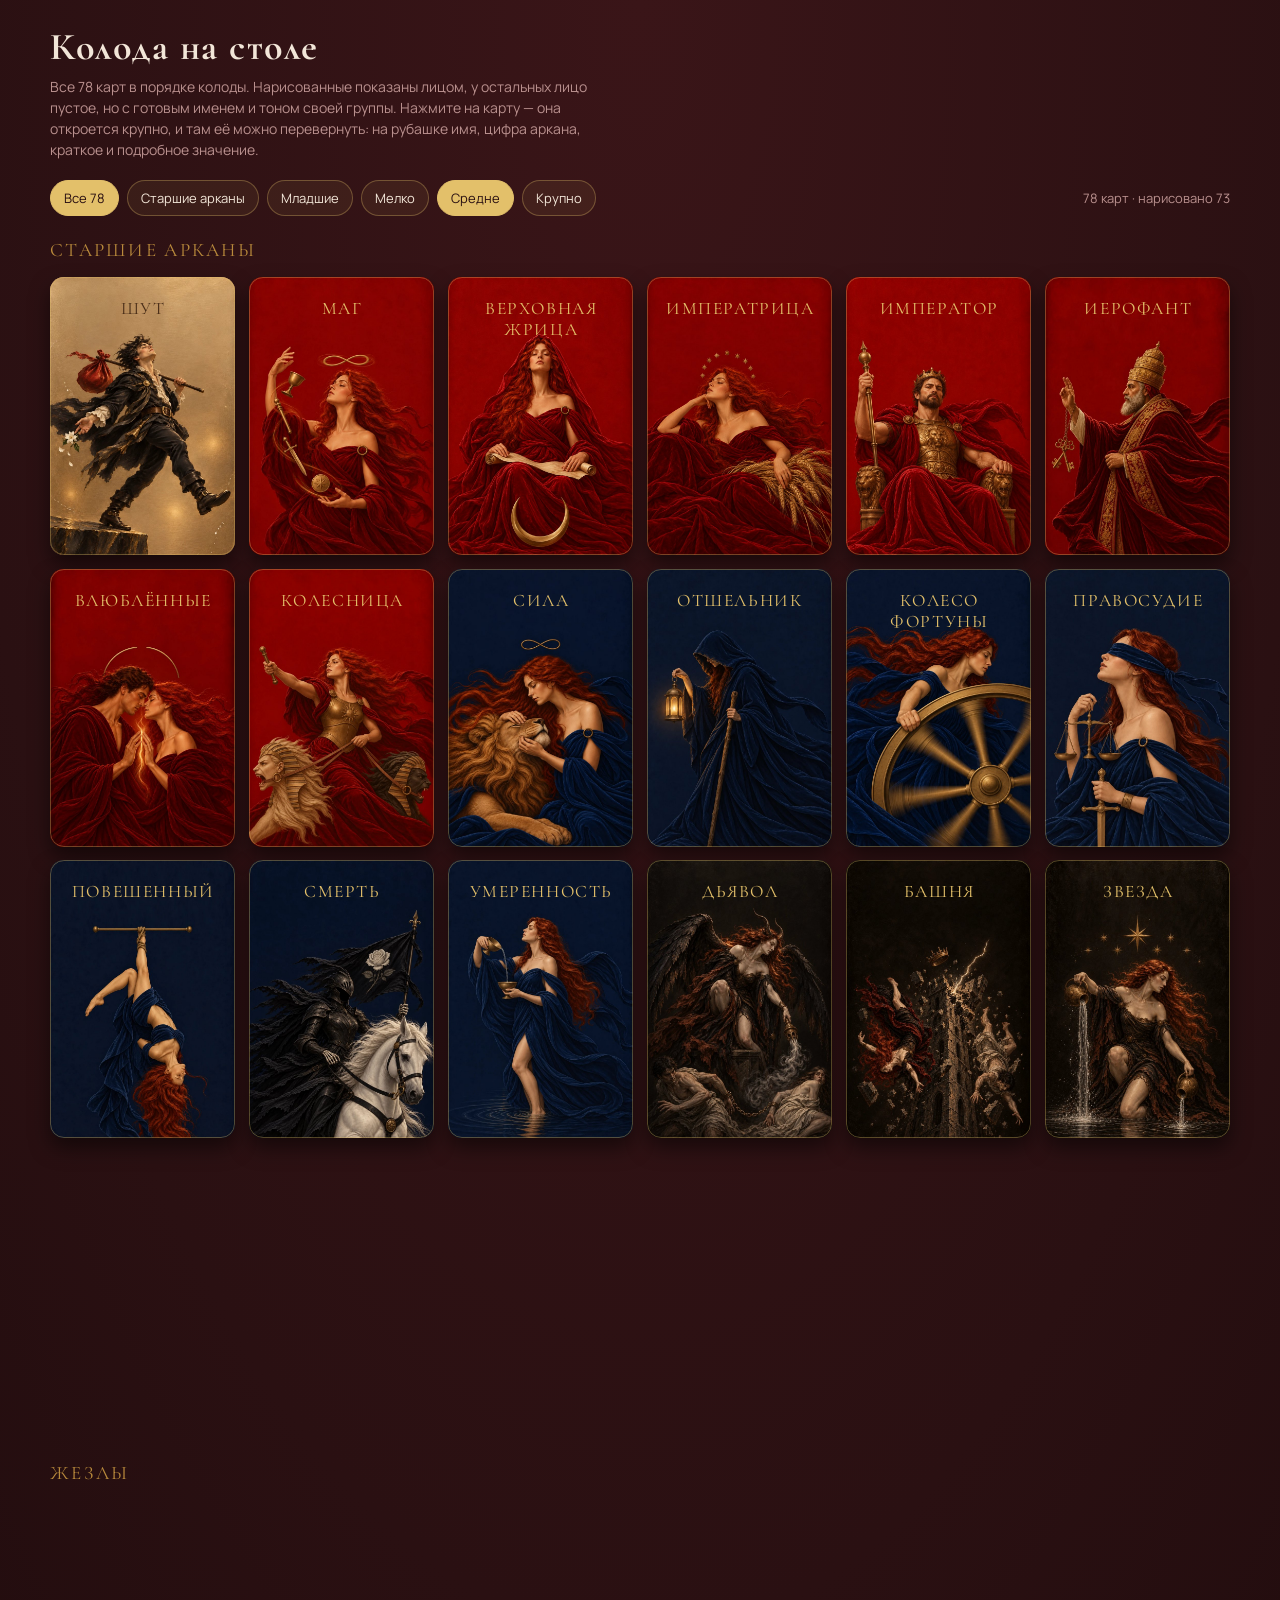
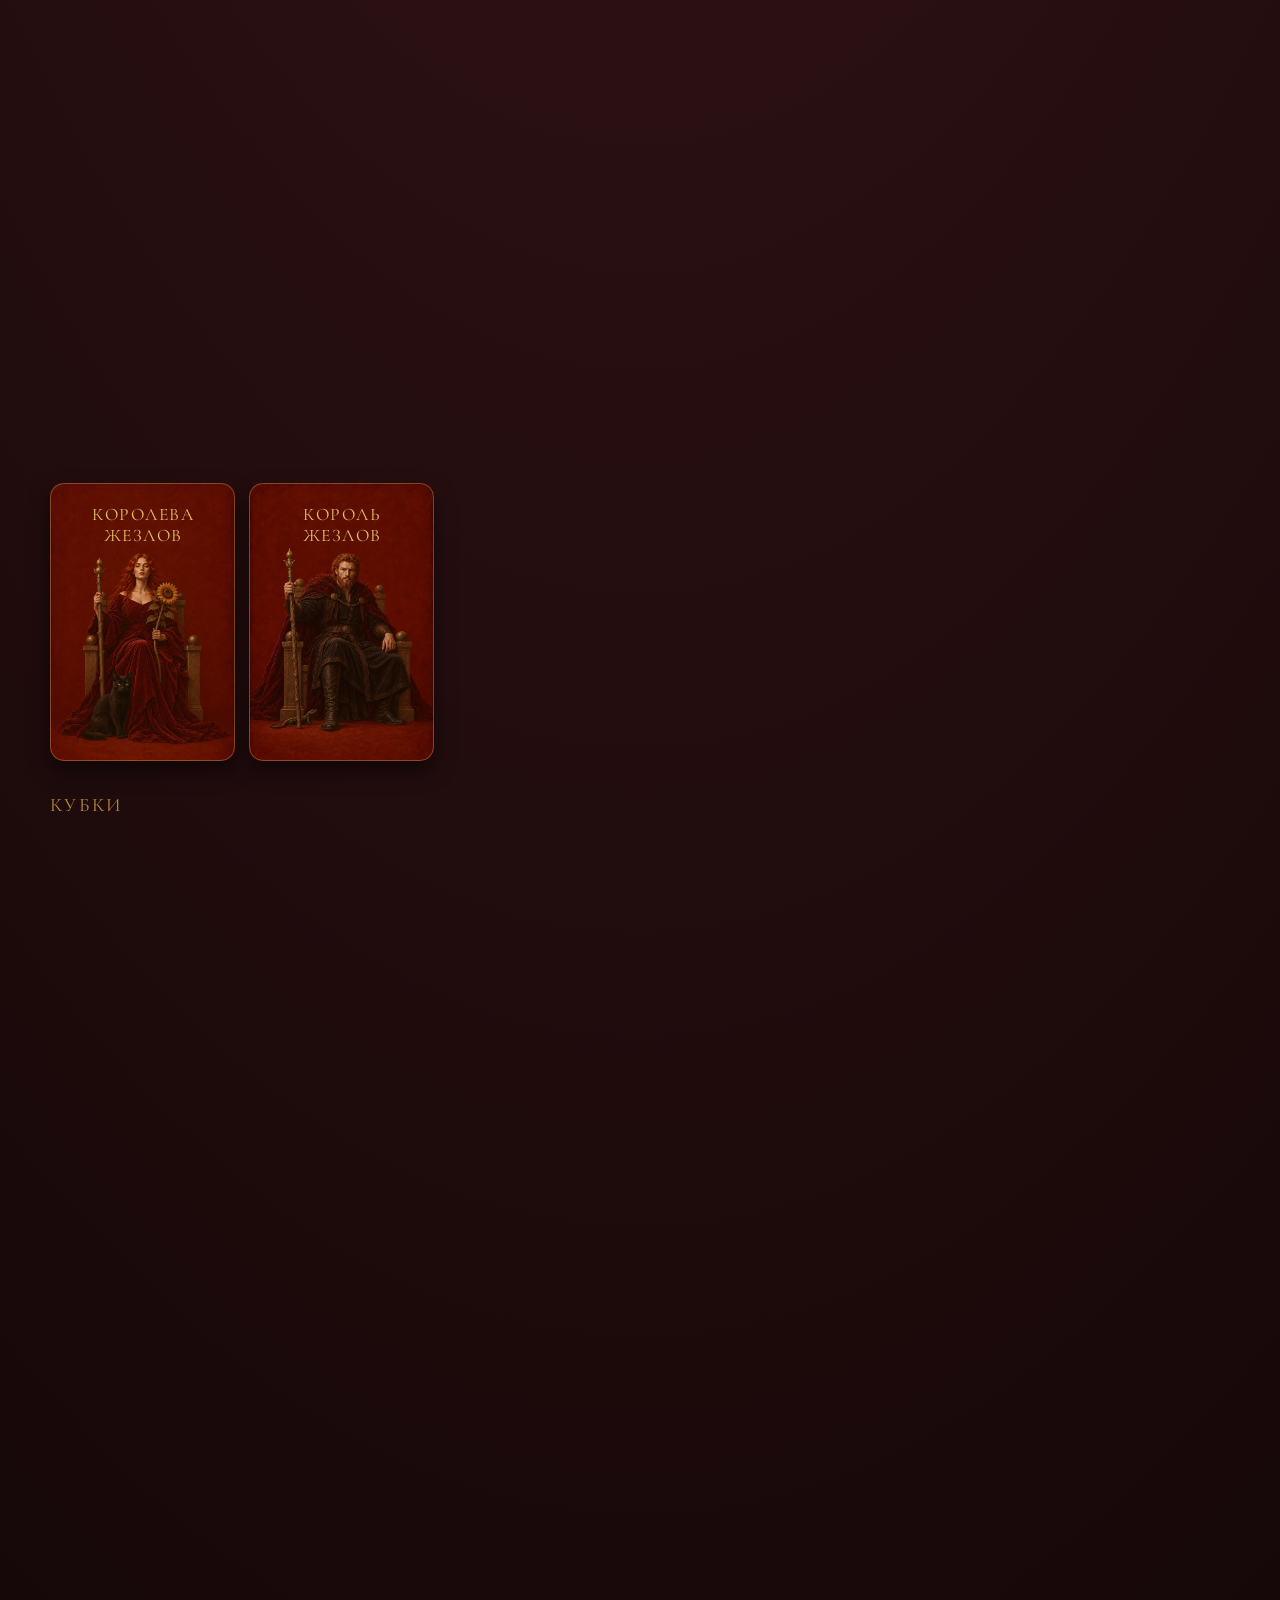
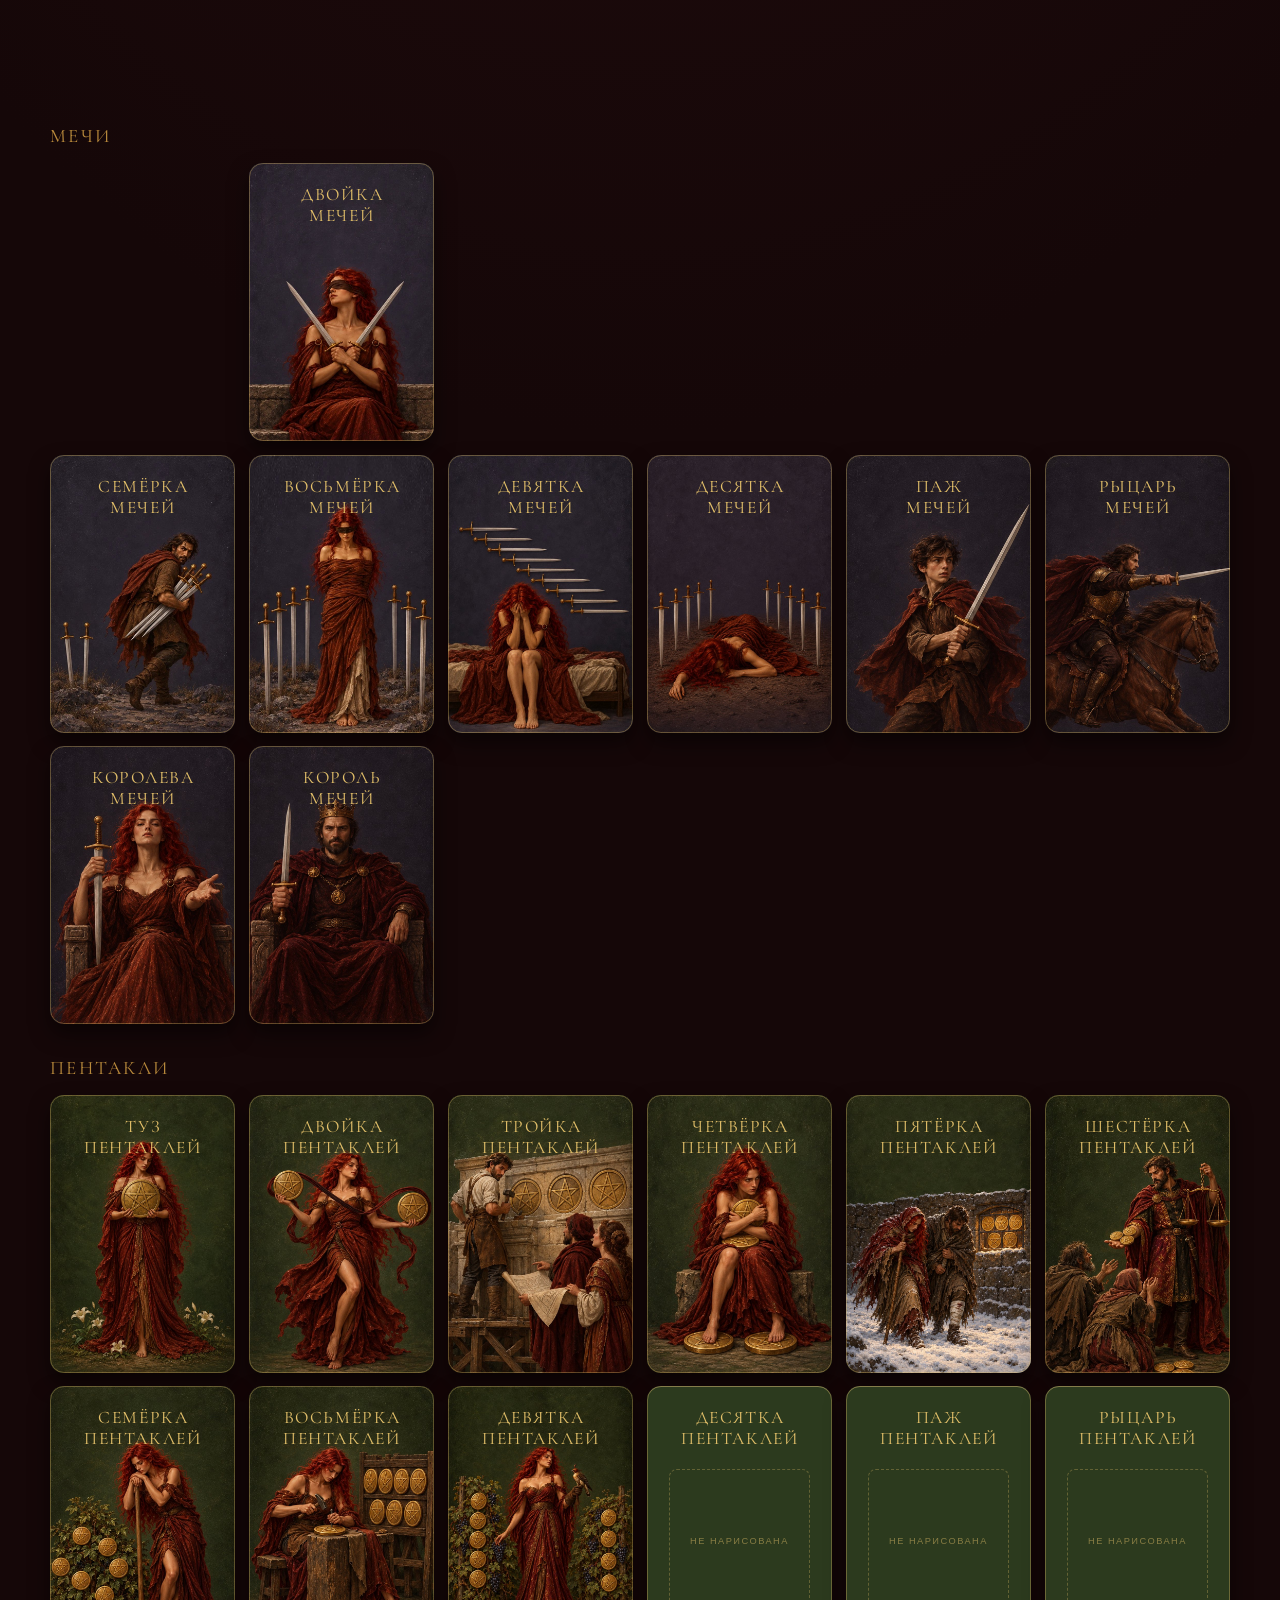
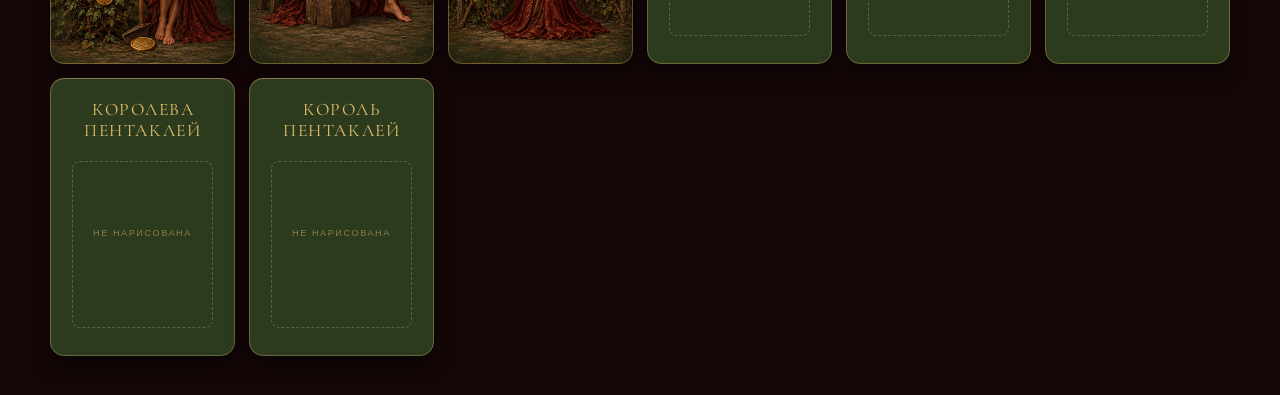
==== commit 055053e1: "Accept the ace of Pentacles Прошёл прямо из генератора, и фон у него лучший в масти: Δ1.8 от фактиче" ====
--- a/miniapp/index.html
+++ b/miniapp/index.html
@@ -229,7 +229,7 @@
     major: 'Старшие арканы', wands: 'Жезлы', cups: 'Кубки', swords: 'Мечи', pentacles: 'Пентакли',
   };
   // Нарисованные карты: лицо берётся из cards/, остальные показывают пустое поле
-  const PAINTED = new Set(["major_00", "major_01", "major_02", "major_03", "major_04", "major_05", "major_06", "major_07", "major_08", "major_09", "major_10", "major_11", "major_12", "major_13", "major_14", "major_15", "major_16", "major_17", "major_18", "major_19", "major_20", "major_21", "wands_01", "wands_02", "wands_03", "wands_04", "wands_05", "wands_06", "wands_07", "wands_08", "wands_09", "wands_10", "wands_11", "wands_12", "wands_13", "wands_14", "cups_01", "cups_02", "cups_03", "cups_04", "cups_05", "cups_06", "cups_07", "cups_08", "cups_09", "cups_10", "cups_11", "cups_12", "cups_13", "cups_14", "swords_01", "swords_02", "swords_03", "swords_04", "swords_05", "swords_06", "swords_07", "swords_08", "swords_09", "swords_10", "swords_11", "swords_12", "swords_13", "swords_14", "pentacles_02", "pentacles_03", "pentacles_04", "pentacles_05", "pentacles_06", "pentacles_07", "pentacles_08", "pentacles_09"]);
+  const PAINTED = new Set(["major_00", "major_01", "major_02", "major_03", "major_04", "major_05", "major_06", "major_07", "major_08", "major_09", "major_10", "major_11", "major_12", "major_13", "major_14", "major_15", "major_16", "major_17", "major_18", "major_19", "major_20", "major_21", "wands_01", "wands_02", "wands_03", "wands_04", "wands_05", "wands_06", "wands_07", "wands_08", "wands_09", "wands_10", "wands_11", "wands_12", "wands_13", "wands_14", "cups_01", "cups_02", "cups_03", "cups_04", "cups_05", "cups_06", "cups_07", "cups_08", "cups_09", "cups_10", "cups_11", "cups_12", "cups_13", "cups_14", "swords_01", "swords_02", "swords_03", "swords_04", "swords_05", "swords_06", "swords_07", "swords_08", "swords_09", "swords_10", "swords_11", "swords_12", "swords_13", "swords_14", "pentacles_01", "pentacles_02", "pentacles_03", "pentacles_04", "pentacles_05", "pentacles_06", "pentacles_07", "pentacles_08", "pentacles_09"]);
 
   function toneFor(card) {
     if (card.group !== 'major') return TONES[card.group];
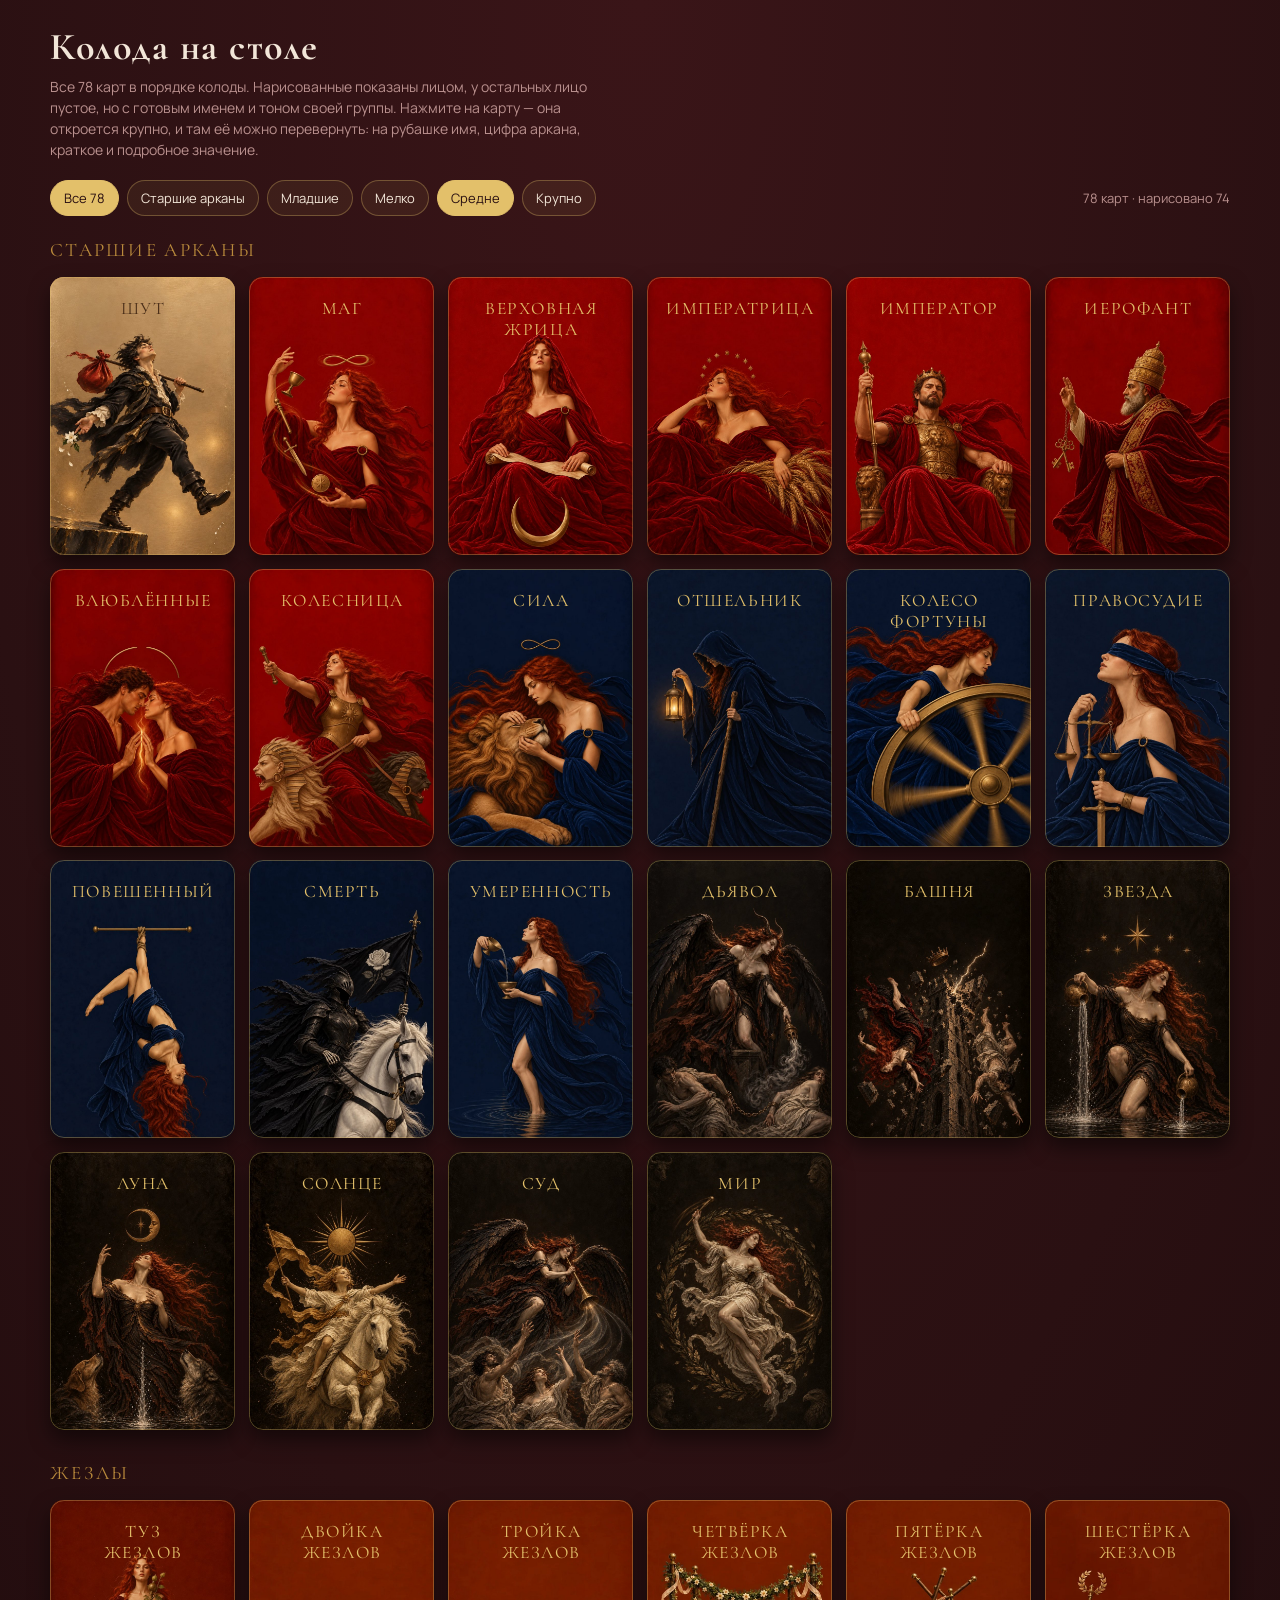
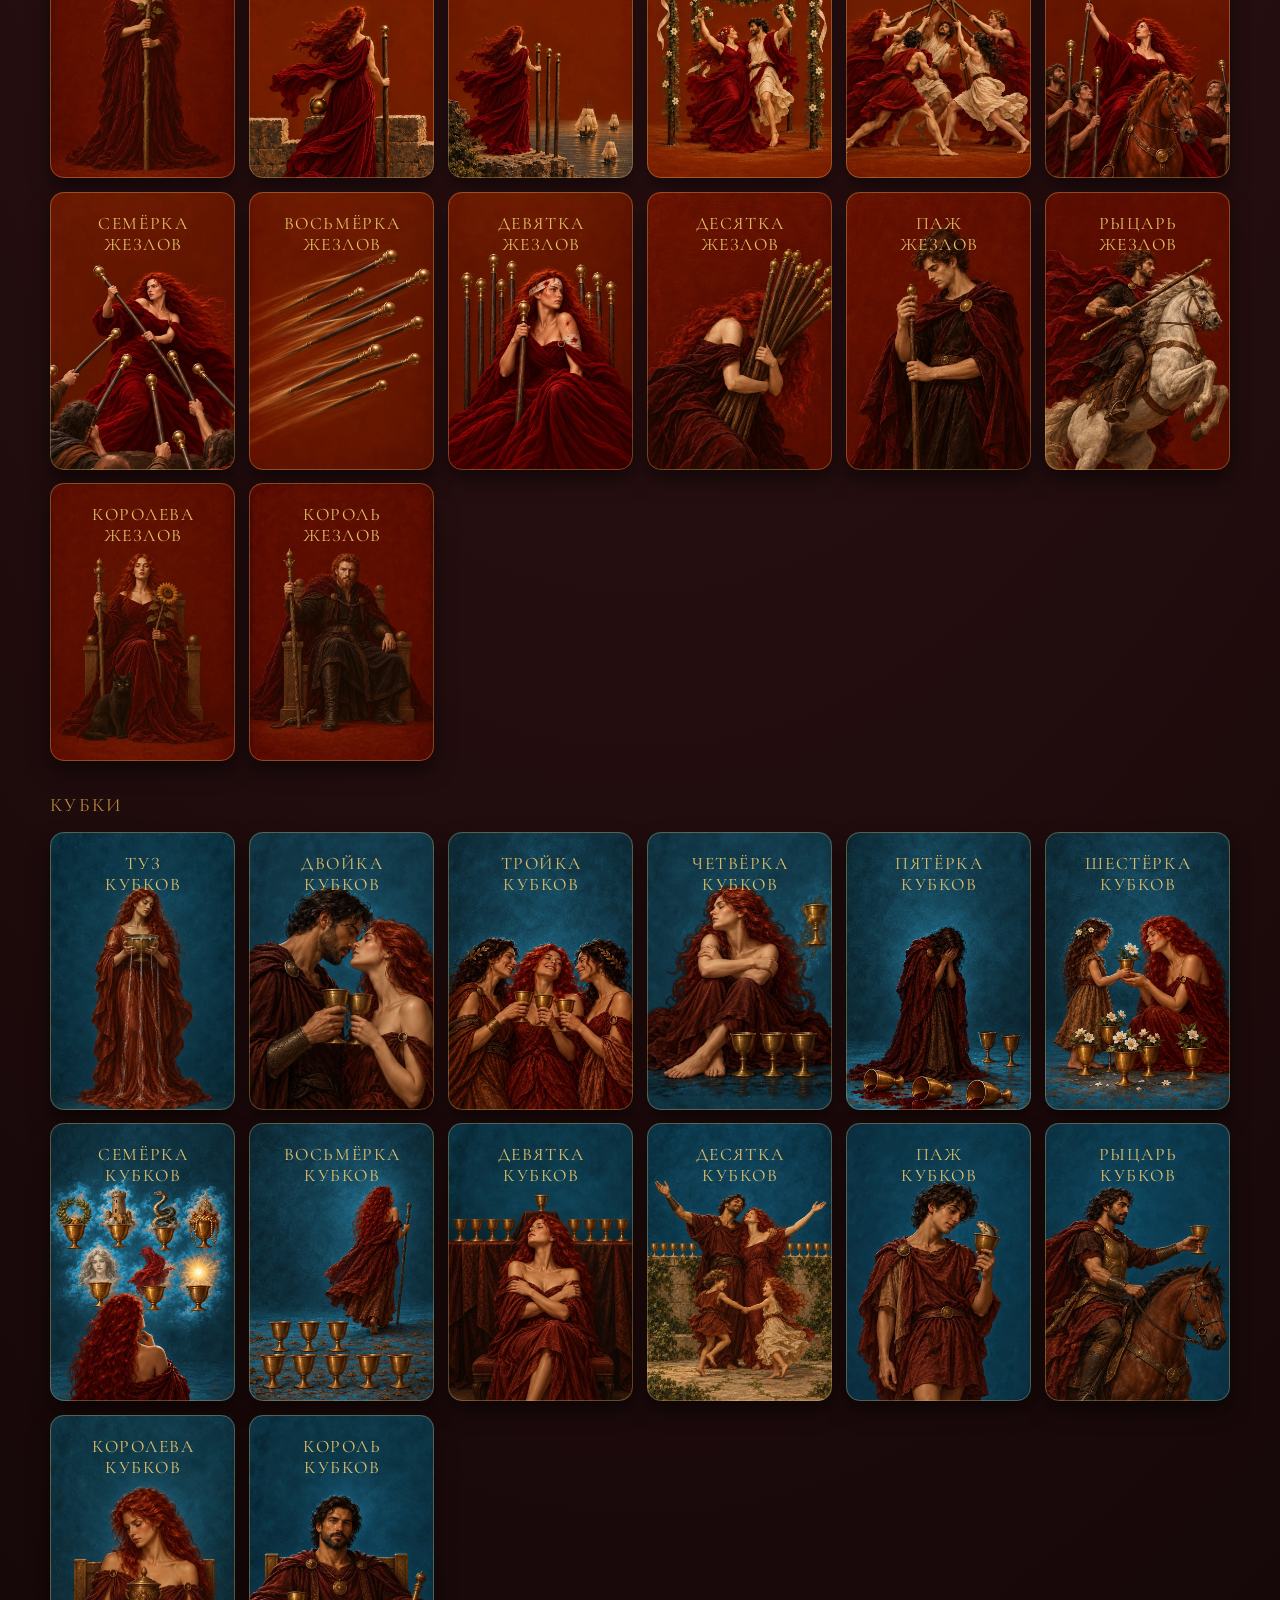
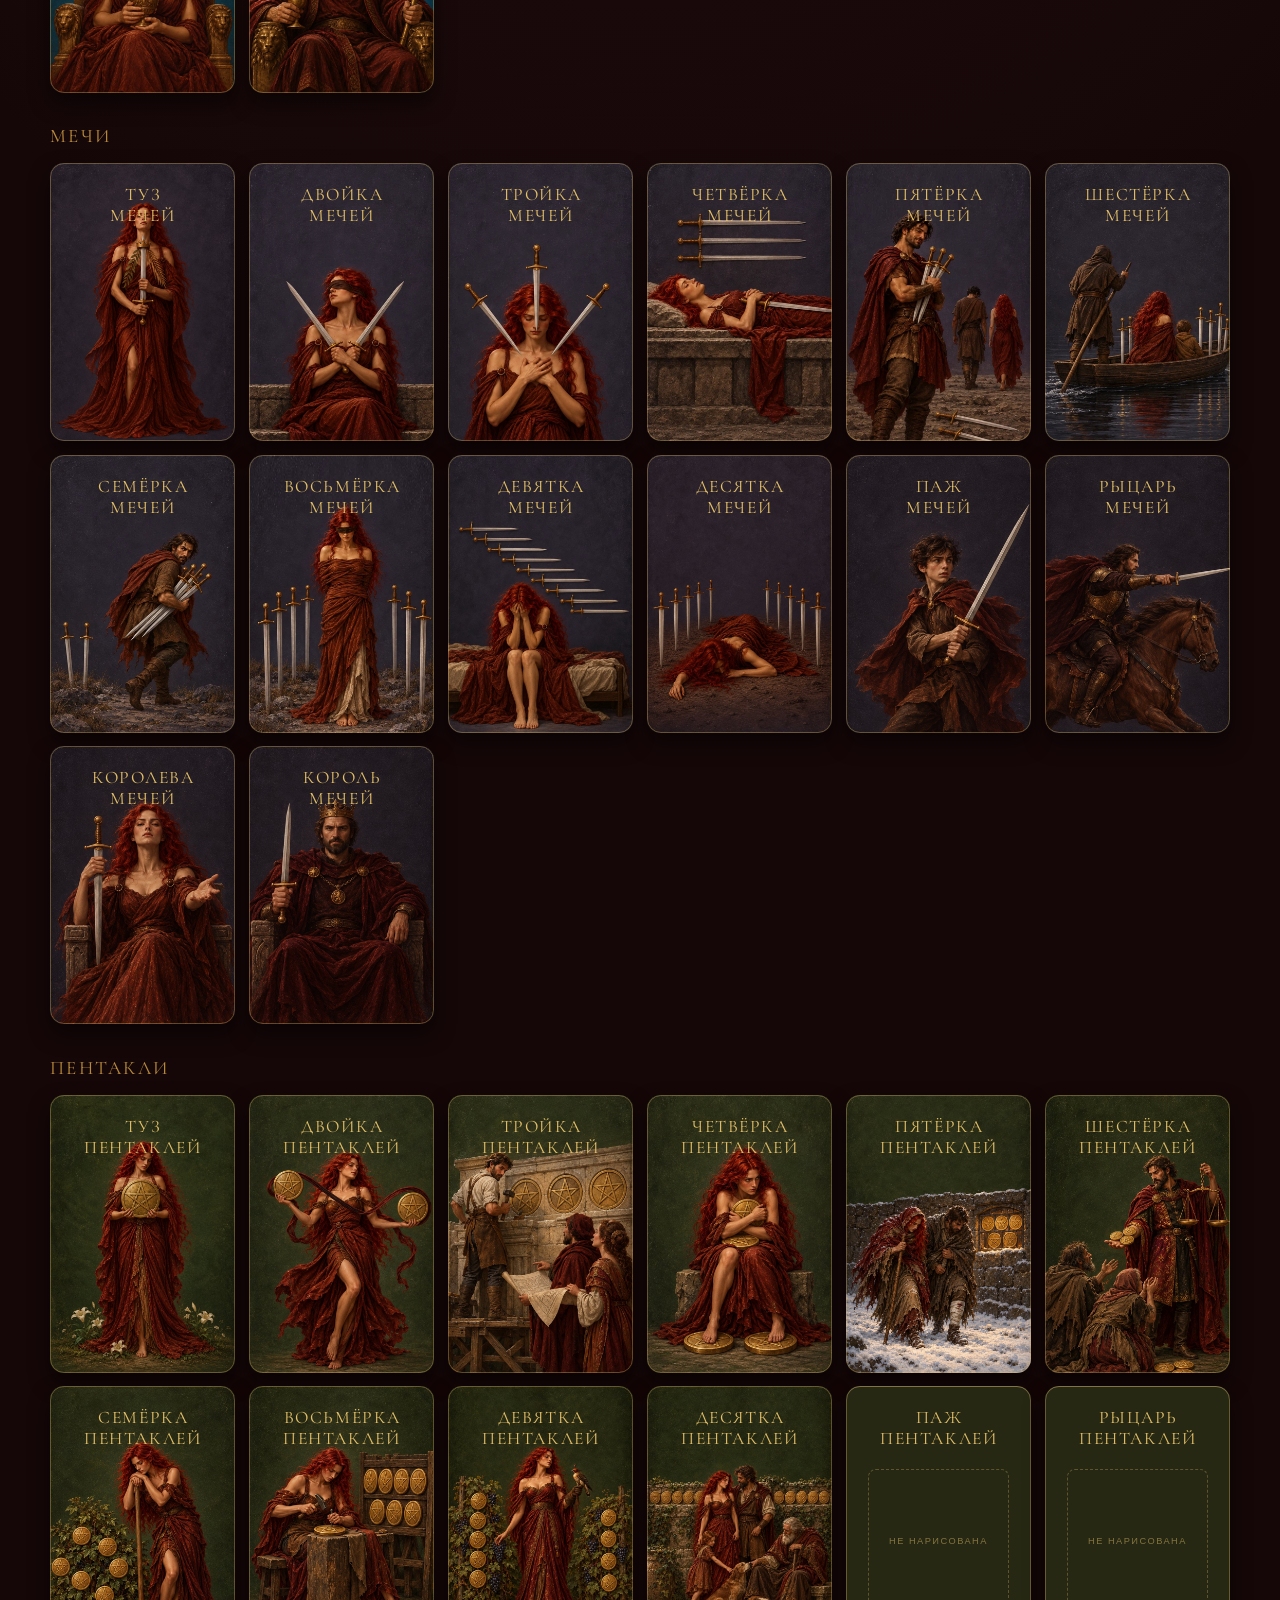
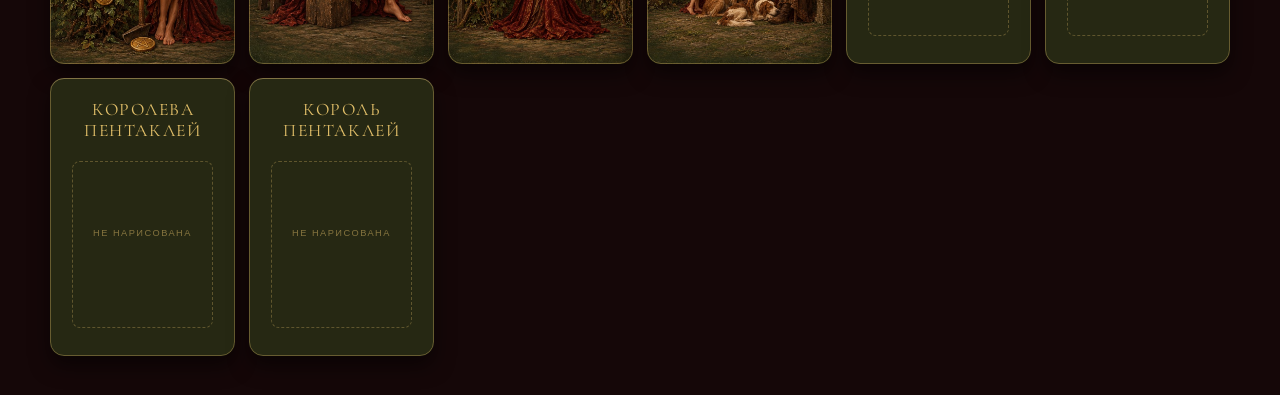
==== commit 77a44672: "Accept the ten of Pentacles and set the suit tone to what the cards are Десятка прошла прямо из гене" ====
--- a/miniapp/index.html
+++ b/miniapp/index.html
@@ -27,7 +27,7 @@
     --tone-wands: #6D1A01;
     --tone-cups: #123A4A;
     --tone-swords: #29232B;
-    --tone-pentacles: #2C3A1E;
+    --tone-pentacles: #262813;
 
     --font-display: "Cormorant Garamond", Georgia, "Times New Roman", serif;
     --font-ui: "Manrope", system-ui, -apple-system, "Segoe UI", sans-serif;
@@ -229,7 +229,7 @@
     major: 'Старшие арканы', wands: 'Жезлы', cups: 'Кубки', swords: 'Мечи', pentacles: 'Пентакли',
   };
   // Нарисованные карты: лицо берётся из cards/, остальные показывают пустое поле
-  const PAINTED = new Set(["major_00", "major_01", "major_02", "major_03", "major_04", "major_05", "major_06", "major_07", "major_08", "major_09", "major_10", "major_11", "major_12", "major_13", "major_14", "major_15", "major_16", "major_17", "major_18", "major_19", "major_20", "major_21", "wands_01", "wands_02", "wands_03", "wands_04", "wands_05", "wands_06", "wands_07", "wands_08", "wands_09", "wands_10", "wands_11", "wands_12", "wands_13", "wands_14", "cups_01", "cups_02", "cups_03", "cups_04", "cups_05", "cups_06", "cups_07", "cups_08", "cups_09", "cups_10", "cups_11", "cups_12", "cups_13", "cups_14", "swords_01", "swords_02", "swords_03", "swords_04", "swords_05", "swords_06", "swords_07", "swords_08", "swords_09", "swords_10", "swords_11", "swords_12", "swords_13", "swords_14", "pentacles_01", "pentacles_02", "pentacles_03", "pentacles_04", "pentacles_05", "pentacles_06", "pentacles_07", "pentacles_08", "pentacles_09"]);
+  const PAINTED = new Set(["major_00", "major_01", "major_02", "major_03", "major_04", "major_05", "major_06", "major_07", "major_08", "major_09", "major_10", "major_11", "major_12", "major_13", "major_14", "major_15", "major_16", "major_17", "major_18", "major_19", "major_20", "major_21", "wands_01", "wands_02", "wands_03", "wands_04", "wands_05", "wands_06", "wands_07", "wands_08", "wands_09", "wands_10", "wands_11", "wands_12", "wands_13", "wands_14", "cups_01", "cups_02", "cups_03", "cups_04", "cups_05", "cups_06", "cups_07", "cups_08", "cups_09", "cups_10", "cups_11", "cups_12", "cups_13", "cups_14", "swords_01", "swords_02", "swords_03", "swords_04", "swords_05", "swords_06", "swords_07", "swords_08", "swords_09", "swords_10", "swords_11", "swords_12", "swords_13", "swords_14", "pentacles_01", "pentacles_02", "pentacles_03", "pentacles_04", "pentacles_05", "pentacles_06", "pentacles_07", "pentacles_08", "pentacles_09", "pentacles_10"]);
 
   function toneFor(card) {
     if (card.group !== 'major') return TONES[card.group];
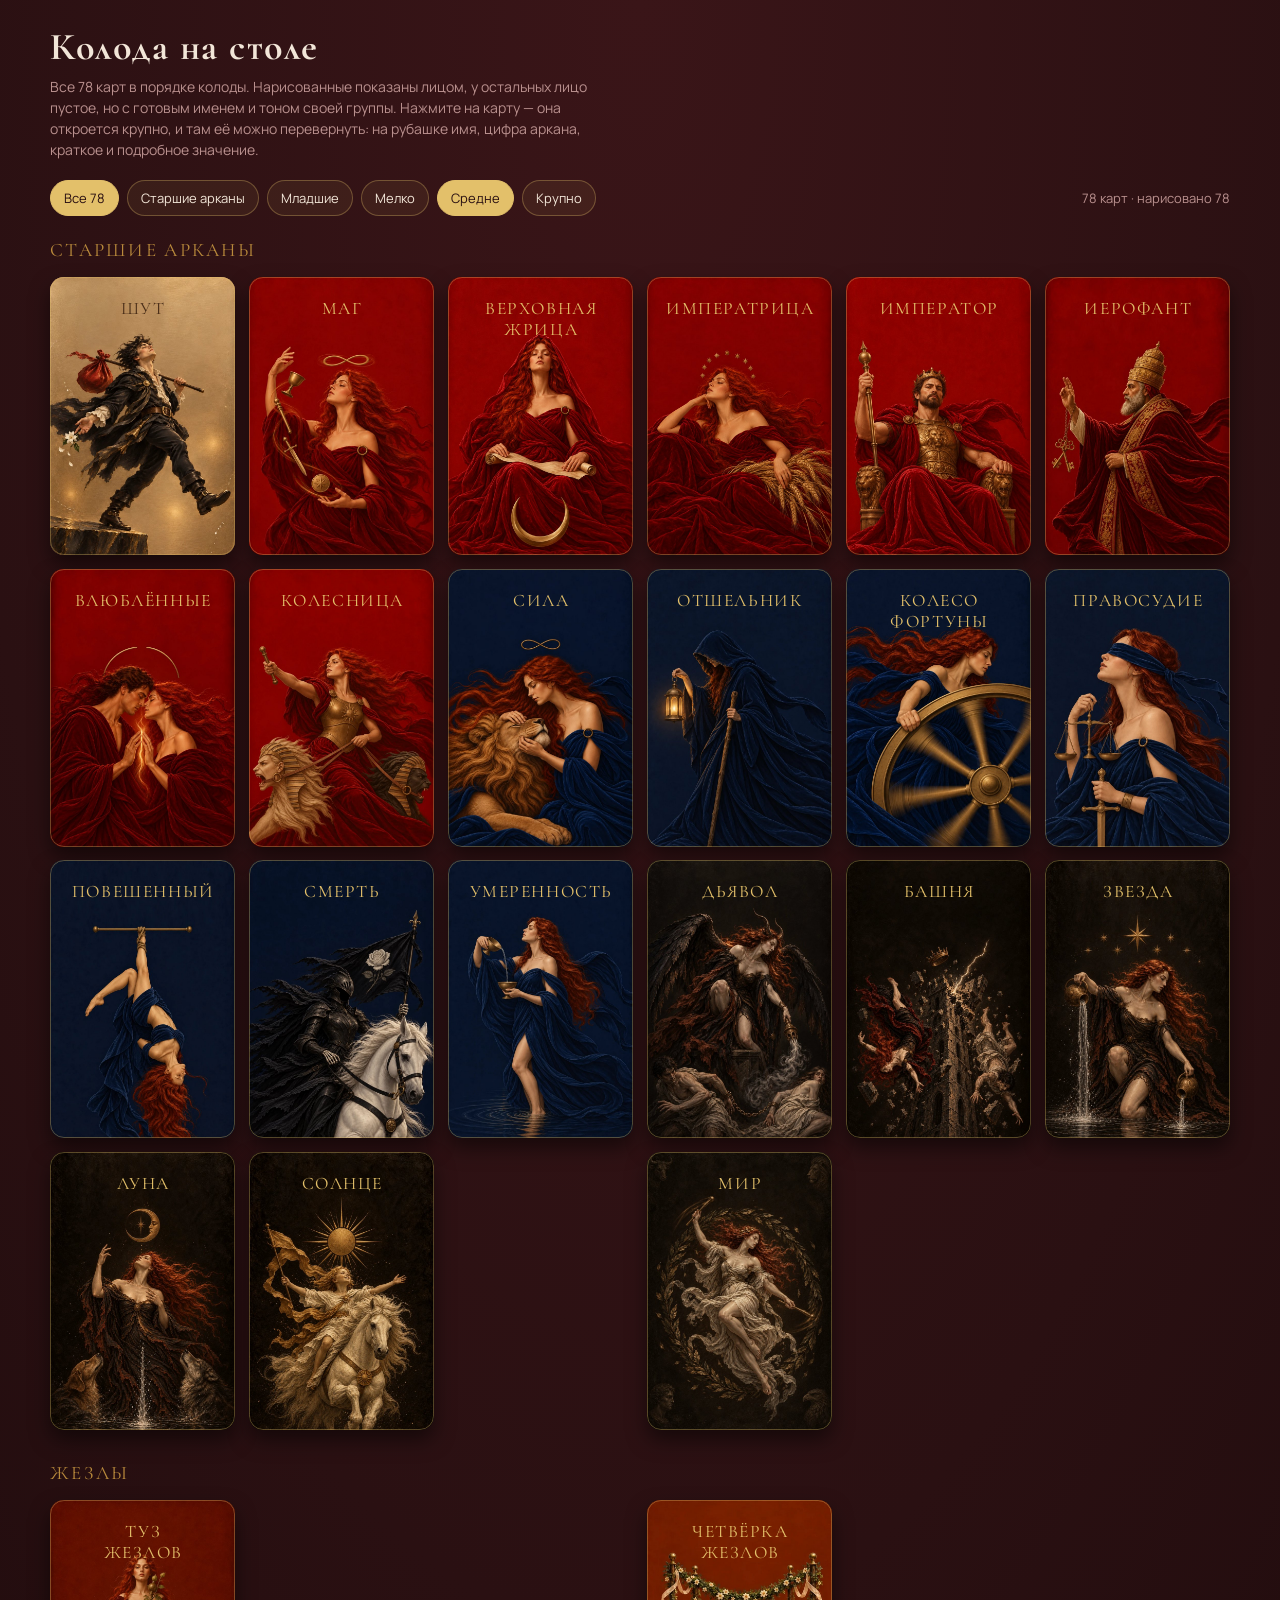
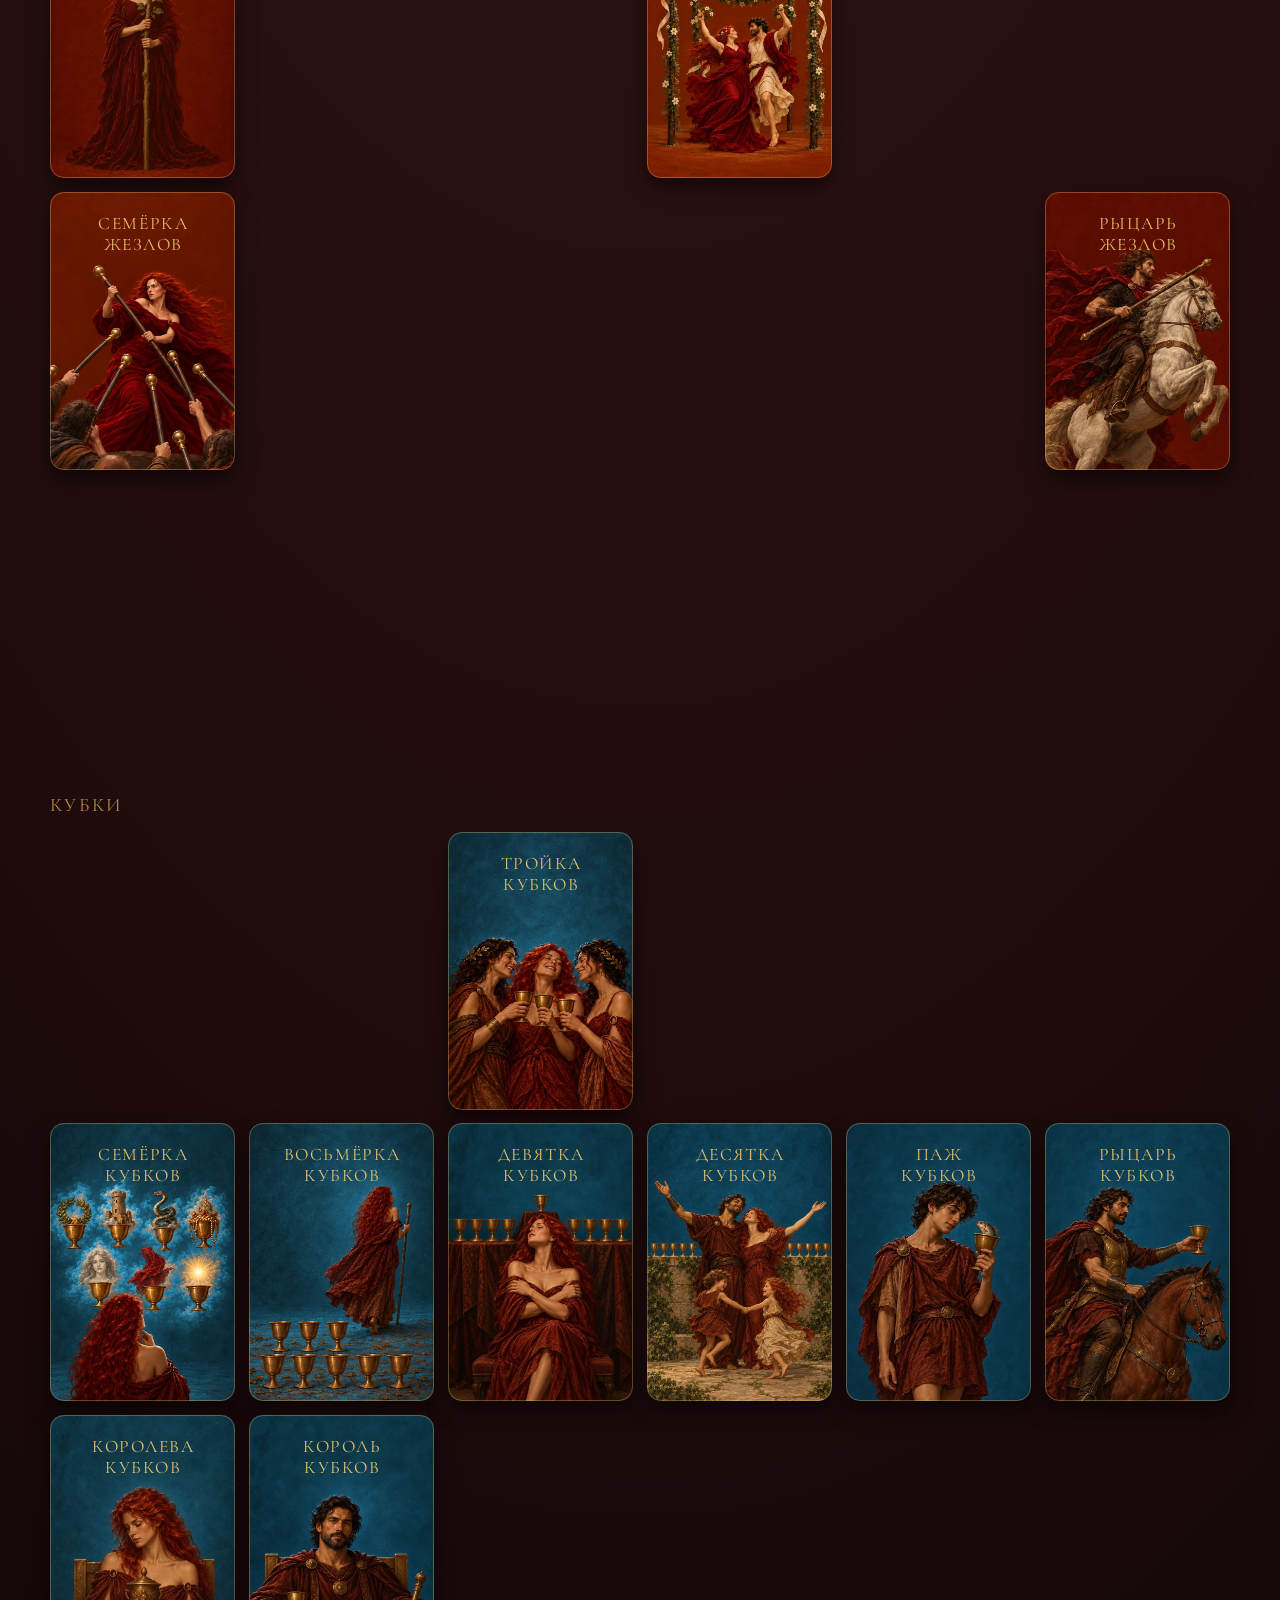
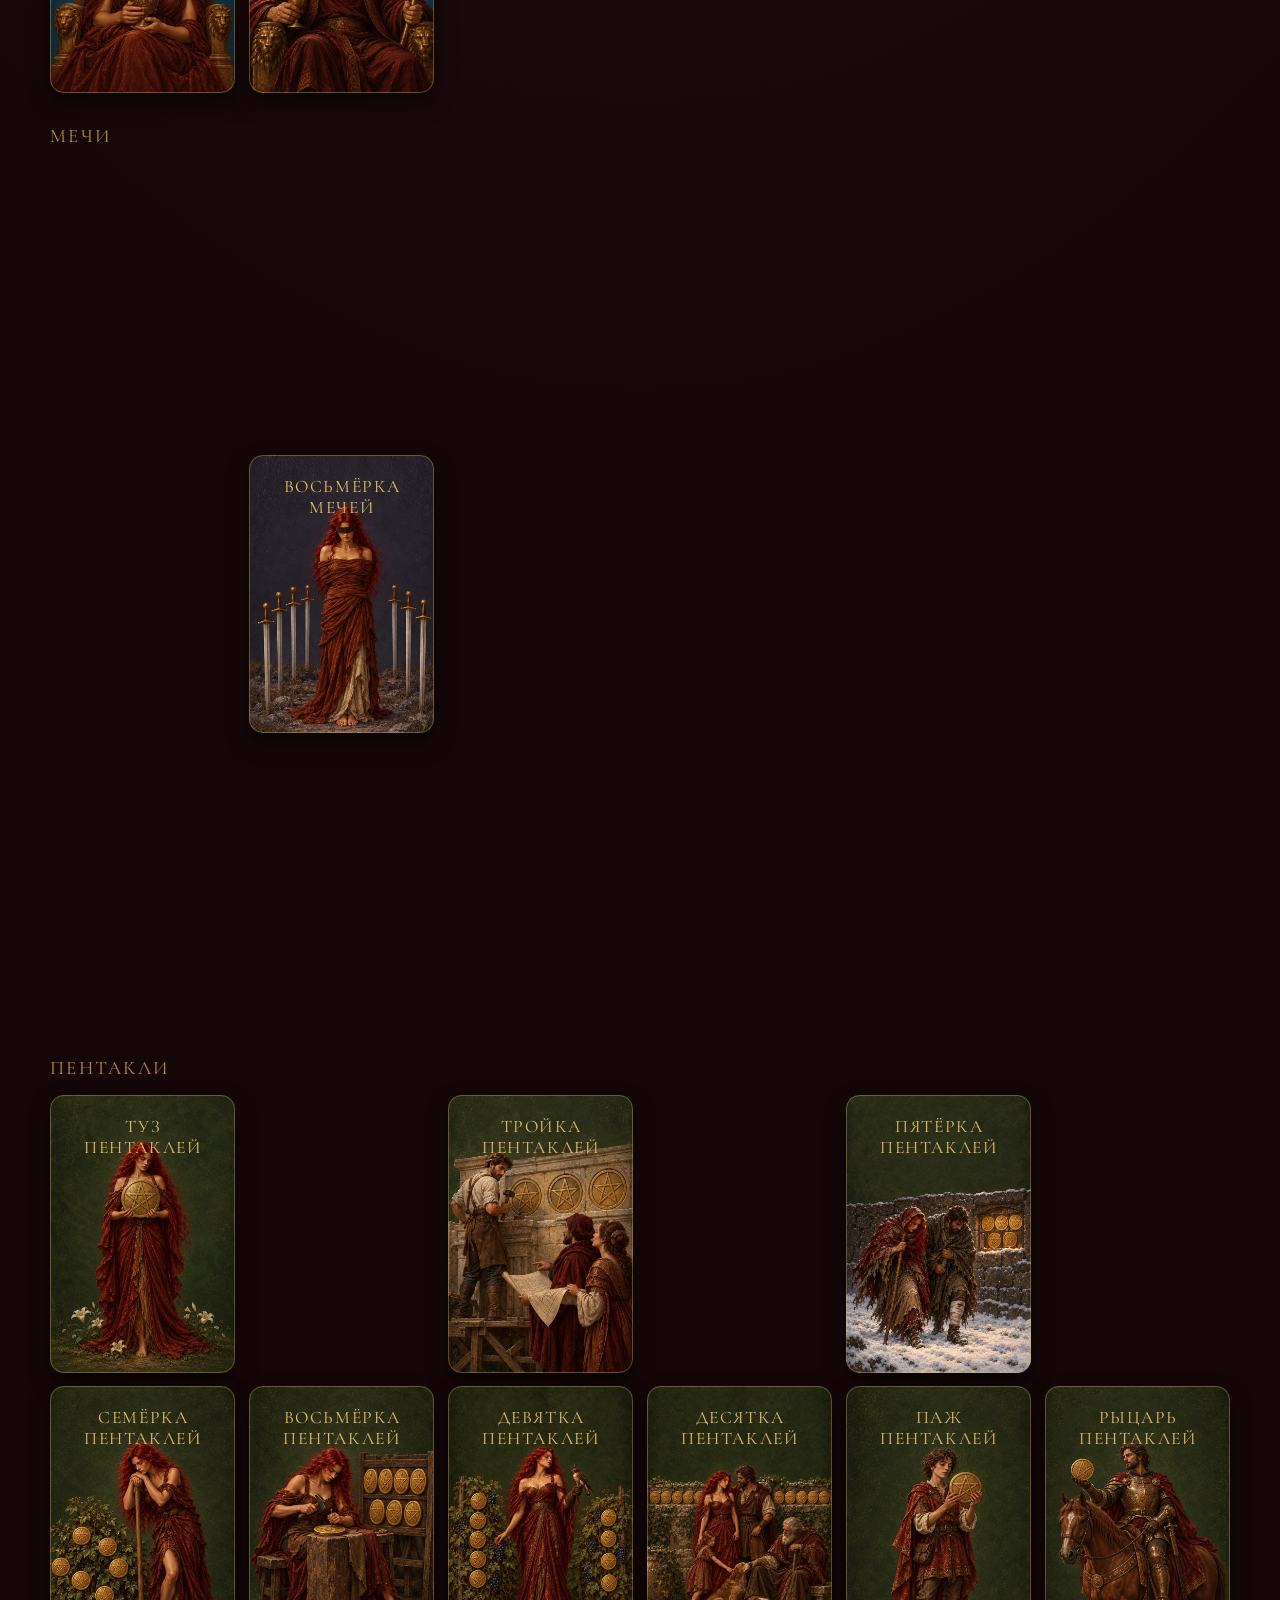
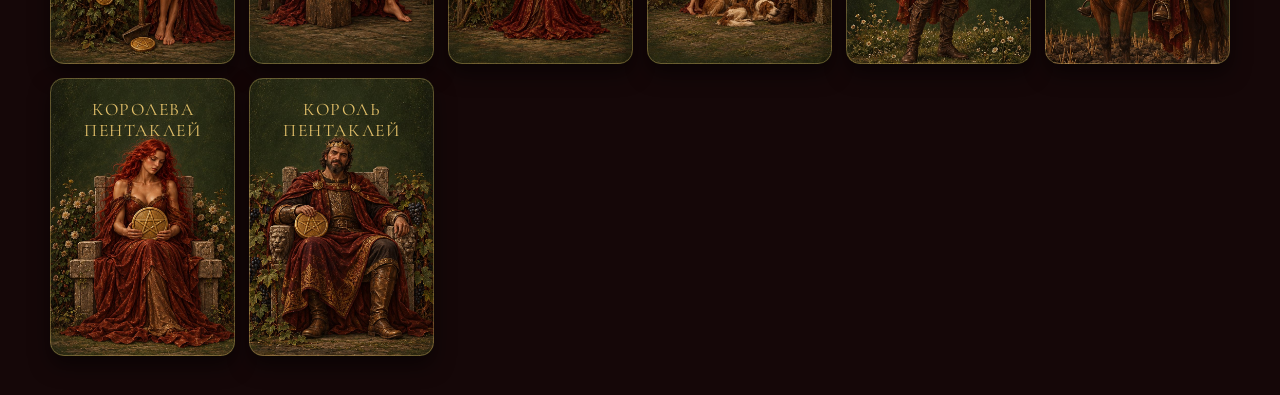
==== commit 1ff28f2f: "Close the deck: the court of Pentacles completes all 78 cards Лист придворных прошёл целиком, второй" ====
--- a/miniapp/index.html
+++ b/miniapp/index.html
@@ -229,7 +229,7 @@
     major: 'Старшие арканы', wands: 'Жезлы', cups: 'Кубки', swords: 'Мечи', pentacles: 'Пентакли',
   };
   // Нарисованные карты: лицо берётся из cards/, остальные показывают пустое поле
-  const PAINTED = new Set(["major_00", "major_01", "major_02", "major_03", "major_04", "major_05", "major_06", "major_07", "major_08", "major_09", "major_10", "major_11", "major_12", "major_13", "major_14", "major_15", "major_16", "major_17", "major_18", "major_19", "major_20", "major_21", "wands_01", "wands_02", "wands_03", "wands_04", "wands_05", "wands_06", "wands_07", "wands_08", "wands_09", "wands_10", "wands_11", "wands_12", "wands_13", "wands_14", "cups_01", "cups_02", "cups_03", "cups_04", "cups_05", "cups_06", "cups_07", "cups_08", "cups_09", "cups_10", "cups_11", "cups_12", "cups_13", "cups_14", "swords_01", "swords_02", "swords_03", "swords_04", "swords_05", "swords_06", "swords_07", "swords_08", "swords_09", "swords_10", "swords_11", "swords_12", "swords_13", "swords_14", "pentacles_01", "pentacles_02", "pentacles_03", "pentacles_04", "pentacles_05", "pentacles_06", "pentacles_07", "pentacles_08", "pentacles_09", "pentacles_10"]);
+  const PAINTED = new Set(["major_00", "major_01", "major_02", "major_03", "major_04", "major_05", "major_06", "major_07", "major_08", "major_09", "major_10", "major_11", "major_12", "major_13", "major_14", "major_15", "major_16", "major_17", "major_18", "major_19", "major_20", "major_21", "wands_01", "wands_02", "wands_03", "wands_04", "wands_05", "wands_06", "wands_07", "wands_08", "wands_09", "wands_10", "wands_11", "wands_12", "wands_13", "wands_14", "cups_01", "cups_02", "cups_03", "cups_04", "cups_05", "cups_06", "cups_07", "cups_08", "cups_09", "cups_10", "cups_11", "cups_12", "cups_13", "cups_14", "swords_01", "swords_02", "swords_03", "swords_04", "swords_05", "swords_06", "swords_07", "swords_08", "swords_09", "swords_10", "swords_11", "swords_12", "swords_13", "swords_14", "pentacles_01", "pentacles_02", "pentacles_03", "pentacles_04", "pentacles_05", "pentacles_06", "pentacles_07", "pentacles_08", "pentacles_09", "pentacles_10", "pentacles_11", "pentacles_12", "pentacles_13", "pentacles_14"]);
 
   function toneFor(card) {
     if (card.group !== 'major') return TONES[card.group];
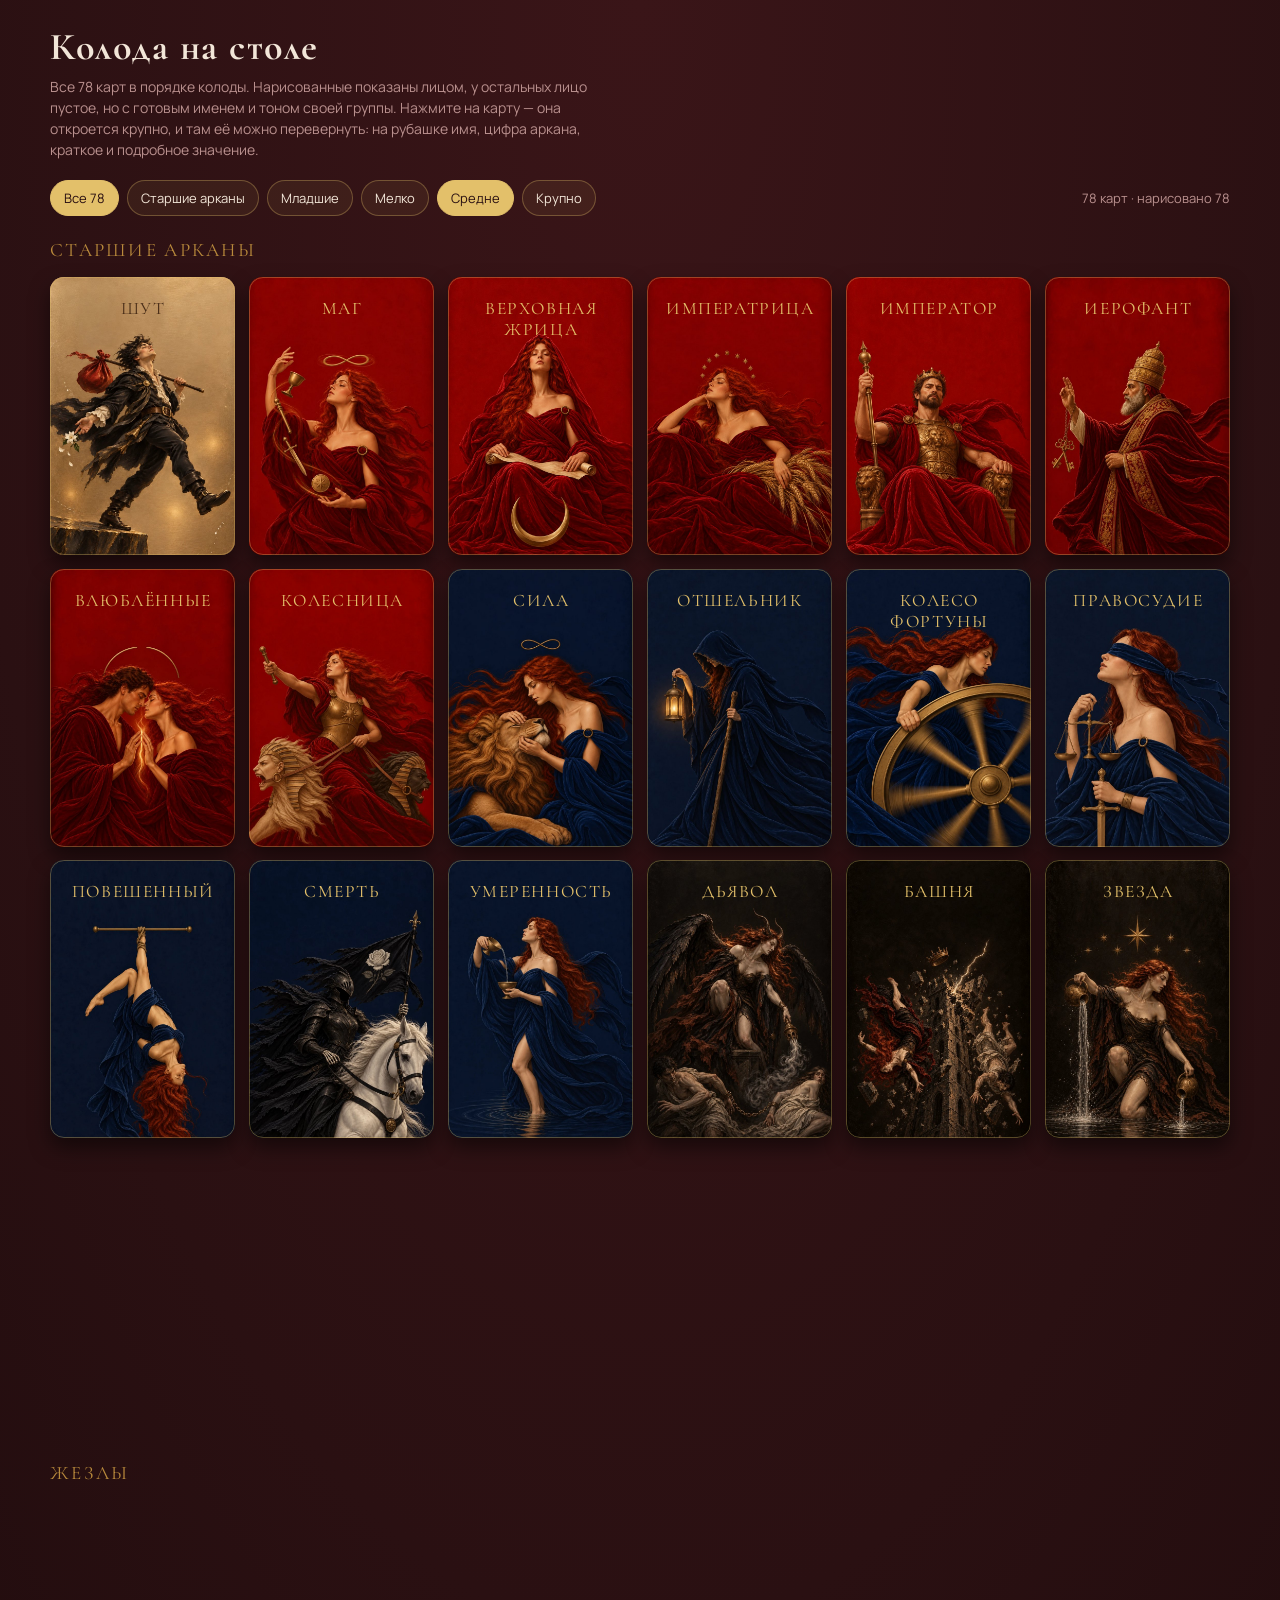
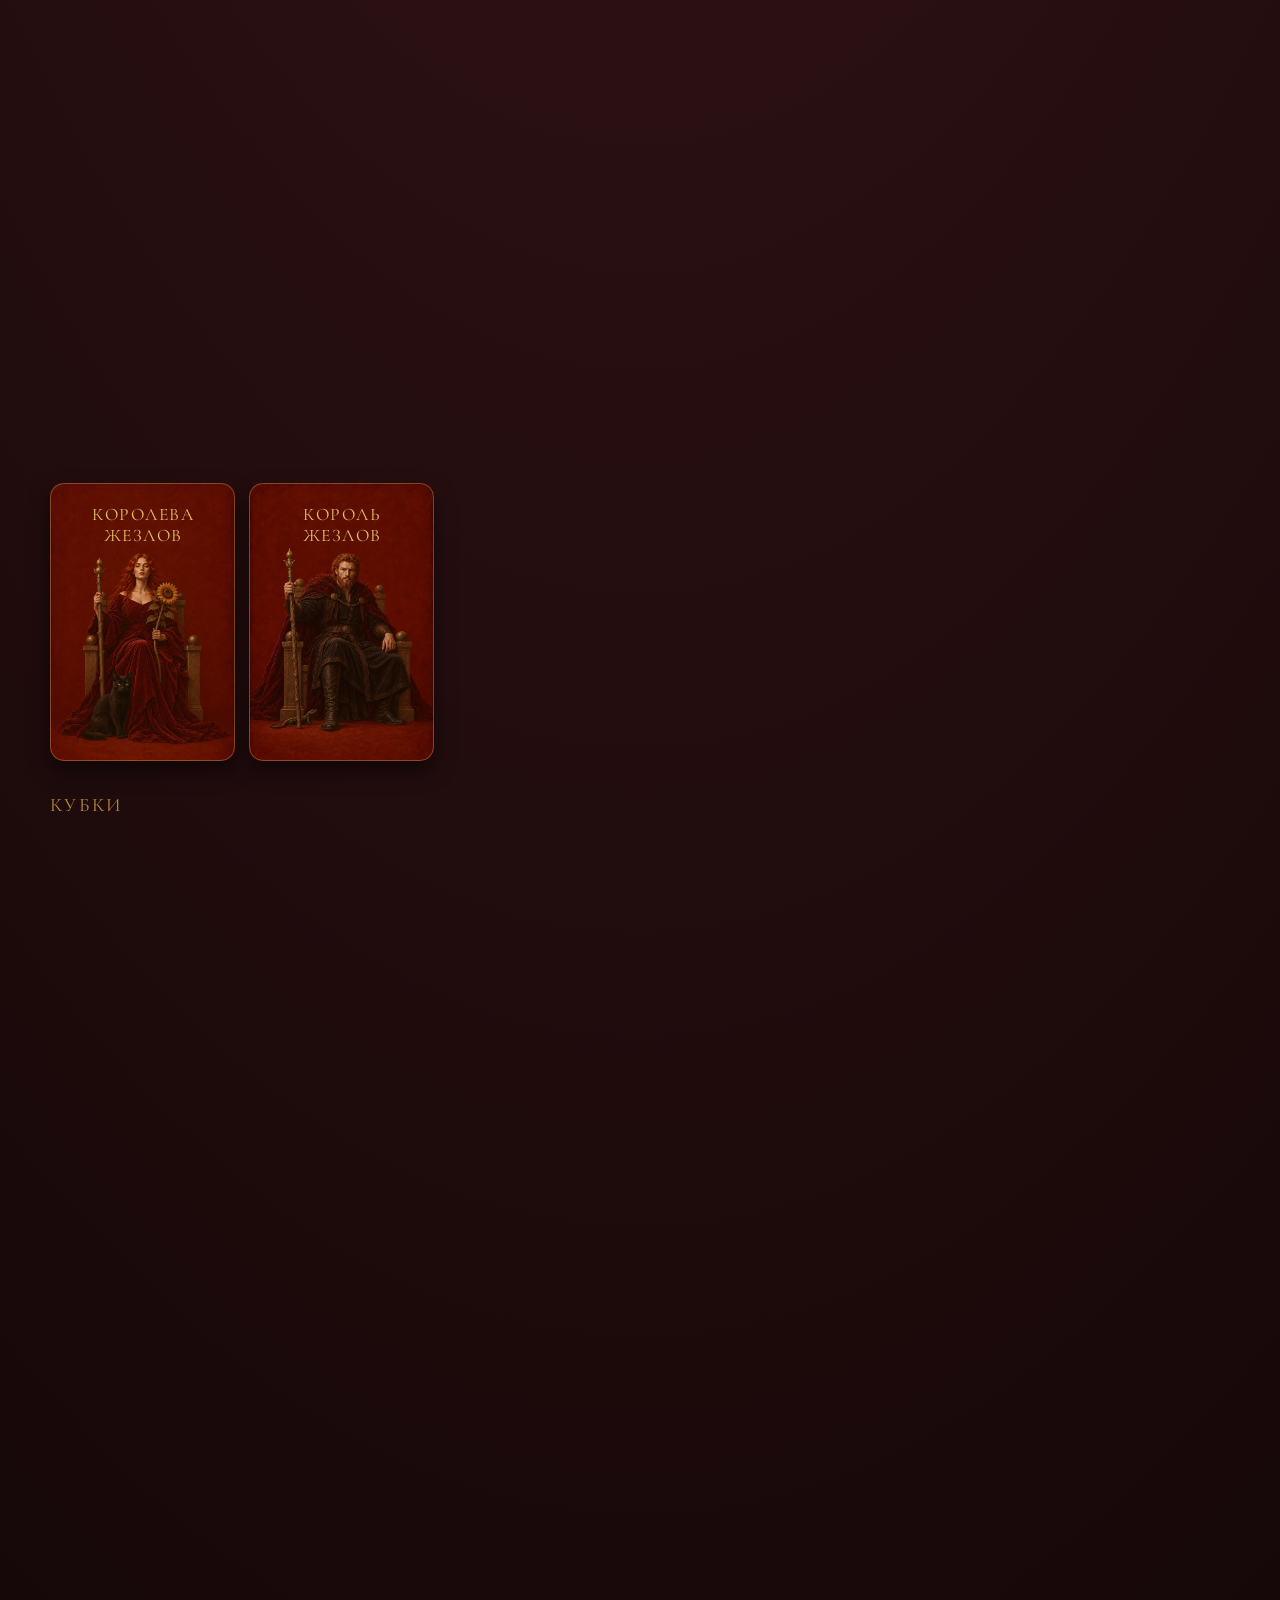
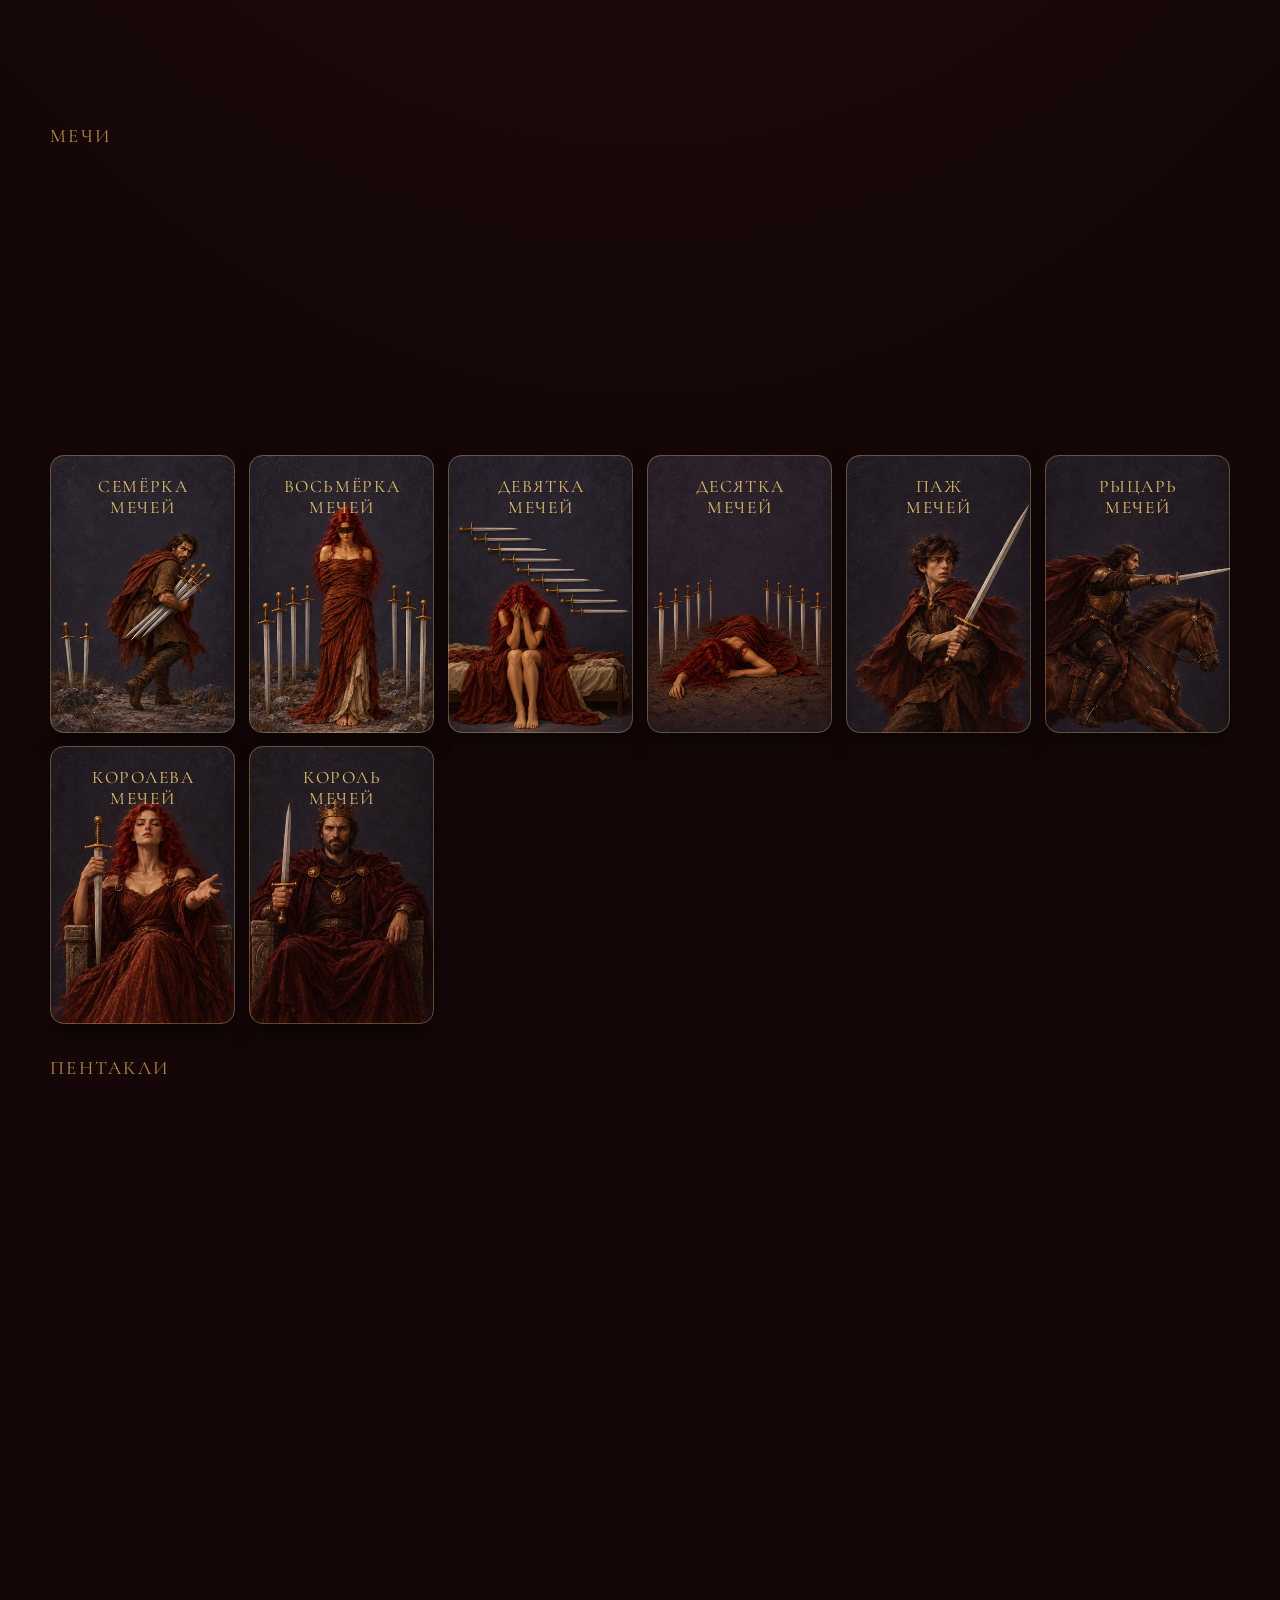
==== commit b83b1b75: "Dress the bot in its own deck Telegram shows a bot in three places before anyone sends it a word: th" ====
--- a/miniapp/index.html
+++ b/miniapp/index.html
@@ -6,6 +6,14 @@
 <meta name="robots" content="noindex">
 <script src="https://telegram.org/js/telegram-web-app.js"></script>
 <title>Колода на столе</title>
+<!-- Ссылку на колоду посылают в переписке, и Telegram показывает её карточкой.
+     Без этих строк карточка пустая; адрес здесь полный, потому что
+     относительный в предпросмотре не раскрывается. -->
+<meta property="og:type" content="website">
+<meta property="og:title" content="Колода на столе">
+<meta property="og:description" content="Все 78 карт: нажмите на карту, чтобы рассмотреть и перевернуть.">
+<meta property="og:image" content="https://e4e4ulin-oss.github.io/tarot-bot/cover.jpg">
+<meta name="twitter:card" content="summary_large_image">
 <style>
   /* Доска из 78 карт; тап открывает карту крупно поверх неё.
      Размеры текста заданы в долях ширины карты, поэтому одна и та же вёрстка
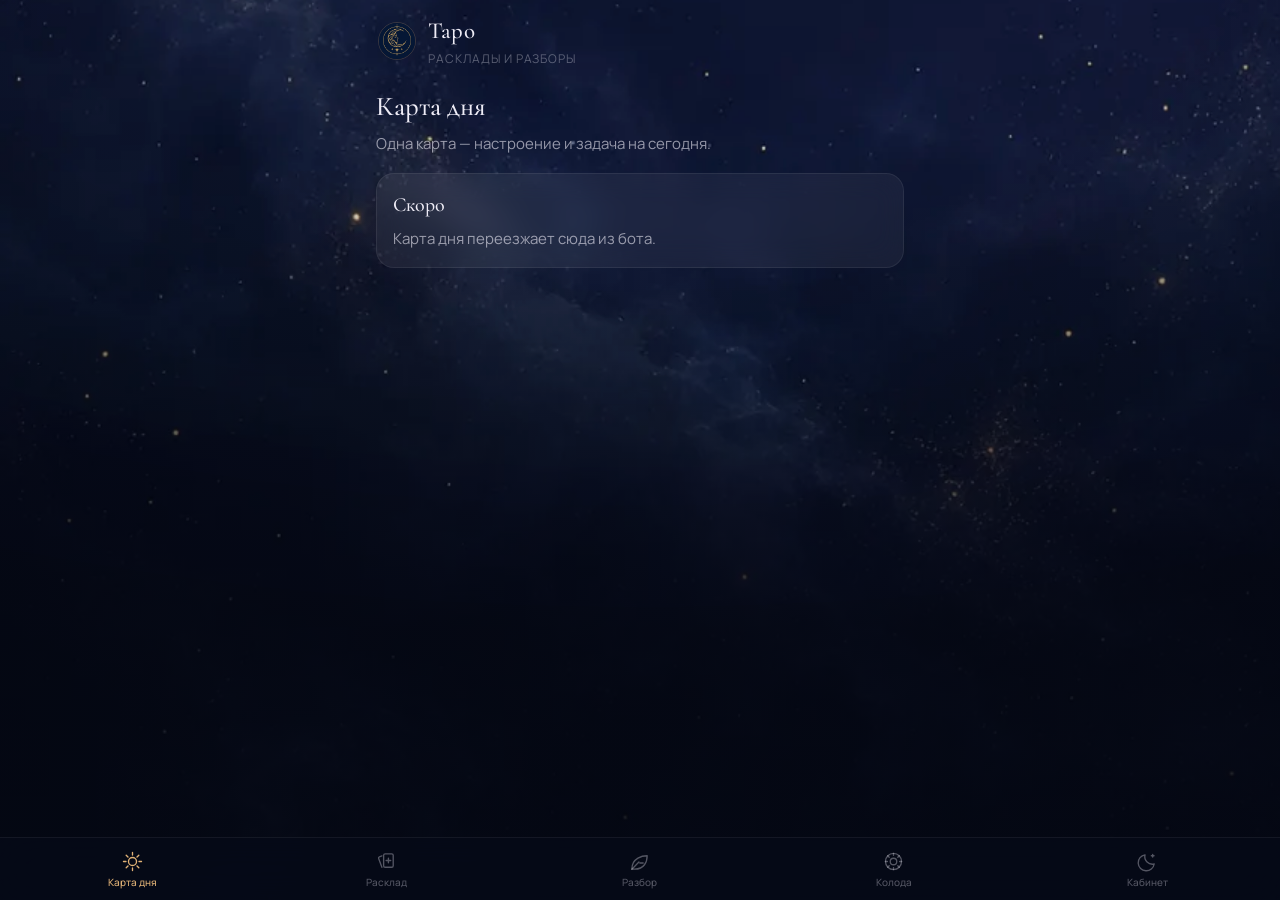
==== commit 0ce5ab3e: "Open the mini app's own door: signed API and a night-themed shell The mini app is becoming the produ" ====
--- a/miniapp/index.html
+++ b/miniapp/index.html
@@ -2,407 +2,66 @@
 <html lang="ru">
 <head>
 <meta charset="utf-8">
-<meta name="viewport" content="width=device-width, initial-scale=1, viewport-fit=cover">
+<meta name="viewport" content="width=device-width, initial-scale=1, viewport-fit=cover, maximum-scale=1">
 <meta name="robots" content="noindex">
+<title>Таро</title>
 <script src="https://telegram.org/js/telegram-web-app.js"></script>
-<title>Колода на столе</title>
-<!-- Ссылку на колоду посылают в переписке, и Telegram показывает её карточкой.
-     Без этих строк карточка пустая; адрес здесь полный, потому что
-     относительный в предпросмотре не раскрывается. -->
-<meta property="og:type" content="website">
-<meta property="og:title" content="Колода на столе">
-<meta property="og:description" content="Все 78 карт: нажмите на карту, чтобы рассмотреть и перевернуть.">
-<meta property="og:image" content="https://e4e4ulin-oss.github.io/tarot-bot/cover.jpg">
-<meta name="twitter:card" content="summary_large_image">
-<style>
-  /* Доска из 78 карт; тап открывает карту крупно поверх неё.
-     Размеры текста заданы в долях ширины карты, поэтому одна и та же вёрстка
-     работает и на миниатюре, и на развороте. */
-  :root {
-    --bg: #2A1012;
-    --bg-deep: #150708;
-    --paper: #F2E6D8;
-    --muted: #B9908E;
-    --gold: #E3C06A;
-    --gold-dim: #B98A3C;
-    --radius: 14px;
-    --card-min: 180px;
-
-    --tone-fool: #B98D5B;
-    --tone-major-1: #8F0303;
-    --tone-major-2: #101A33;
-    --tone-major-3: #15120F;
-    --tone-wands: #6D1A01;
-    --tone-cups: #123A4A;
-    --tone-swords: #29232B;
-    --tone-pentacles: #262813;
-
-    --font-display: "Cormorant Garamond", Georgia, "Times New Roman", serif;
-    --font-ui: "Manrope", system-ui, -apple-system, "Segoe UI", sans-serif;
-    color-scheme: dark;
-  }
-
-  body {
-    margin: 0;
-    background: radial-gradient(120% 70% at 50% 0%, #3A1518 0%, var(--bg) 45%, var(--bg-deep) 100%);
-    color: var(--paper);
-    font-family: var(--font-ui);
-    -webkit-font-smoothing: antialiased;
-  }
-
-  .wrap { max-width: 1180px; margin: 0 auto; padding: 24px 16px calc(40px + env(safe-area-inset-bottom, 0px)); }
-
-  header h1 {
-    font-family: var(--font-display);
-    font-size: clamp(26px, 5vw, 38px);
-    letter-spacing: .04em;
-    margin: 0 0 6px;
-    text-wrap: balance;
-  }
-  header p { margin: 0; color: var(--muted); font-size: 14px; line-height: 1.5; max-width: 62ch; }
-
-  .toolbar { display: flex; flex-wrap: wrap; gap: 8px; align-items: center; margin: 20px 0 22px; }
-  .chip {
-    font: inherit; font-size: 13px; padding: 7px 13px; min-height: 36px;
-    border-radius: 999px;
-    border: 1px solid rgba(227, 192, 106, .32);
-    background: rgba(227, 192, 106, .07);
-    color: var(--paper); cursor: pointer;
-  }
-  .chip[aria-pressed="true"] { background: var(--gold); border-color: var(--gold); color: #2A1012; }
-  .chip:focus-visible, .card:focus-visible, .close:focus-visible { outline: 2px solid var(--gold); outline-offset: 3px; }
-  .count { color: var(--muted); font-size: 13px; margin-left: auto; }
-
-  .grid { display: grid; grid-template-columns: repeat(auto-fill, minmax(var(--card-min), 1fr)); gap: 14px; }
-  .group-title {
-    grid-column: 1 / -1;
-    font-family: var(--font-display);
-    font-size: 19px; letter-spacing: .12em; text-transform: uppercase;
-    color: var(--gold-dim); margin: 18px 0 2px;
-  }
-  .group-title:first-child { margin-top: 0; }
-
-  /* --- карта --- */
-  .slot { perspective: 1200px; container-type: inline-size; }
-  .card {
-    position: relative; width: 100%; aspect-ratio: 2 / 3;
-    transform-style: preserve-3d;
-    transition: transform 620ms cubic-bezier(.2, .8, .2, 1);
-    border: 0; padding: 0; background: none; display: block; cursor: pointer;
-  }
-  .card.flipped { transform: rotateY(180deg); }
-
-  .side {
-    position: absolute; inset: 0;
-    border-radius: var(--radius); overflow: hidden;
-    backface-visibility: hidden; -webkit-backface-visibility: hidden;
-    box-shadow: 0 1px 0 rgba(255,228,184,.18) inset, 0 10px 20px rgba(0,0,0,.5);
-  }
-  .side::after {
-    content: ""; position: absolute; inset: 0; border-radius: inherit;
-    border: 1px solid rgba(227,192,106,.34); pointer-events: none;
-  }
-  .side img { width: 100%; height: 100%; object-fit: cover; display: block; }
-  .back { transform: rotateY(180deg); }
-
-  .face { background: var(--tone, var(--tone-major-1)); }
-  .face.pending::before {
-    content: ""; position: absolute;
-    left: 12%; right: 12%; top: 30%; bottom: 10%;
-    border: 1px dashed color-mix(in srgb, var(--card-ink) 30%, transparent);
-    border-radius: 8px;
-  }
-  .face.pending .waiting {
-    position: absolute; left: 0; right: 0; top: 54%;
-    text-align: center;
-    font-size: 11px; font-size: 5cqw;
-    letter-spacing: .16em; text-transform: uppercase;
-    color: color-mix(in srgb, var(--card-ink) 50%, transparent);
-  }
-
-  /* Лицо: только имя */
-  .title {
-    position: absolute; top: 8%; left: 6%; right: 6%;
-    text-align: center;
-    color: var(--card-ink, var(--gold));
-    font-family: var(--font-display);
-    line-height: 1.1;
-  }
-  .title .name { font-size: 17px; font-size: 9.5cqw; letter-spacing: .09em; text-indent: .09em; }
-  .title .name.second { margin-top: .08em; }
-
-  /* Рубашка: имя с цифрой, краткое, подробное */
-  .copy {
-    position: absolute;
-    left: 21.5%; right: 21.5%; top: 24%; bottom: 27%;
-    display: flex; flex-direction: column; justify-content: flex-start;
-    gap: .9em;
-    text-align: center;
-    font-family: var(--font-display);
-    color: var(--card-ink, var(--gold));
-  }
-  .copy .name { font-size: 11px; font-size: 6cqw; letter-spacing: .08em; line-height: 1.12; }
-  .copy .name.second { margin-top: .08em; }
-  .copy .motto {
-    font-family: var(--font-ui);
-    font-size: 7px; font-size: 3.1cqw;
-    letter-spacing: .1em; text-transform: uppercase;
-    color: color-mix(in srgb, var(--card-ink, var(--gold)) 70%, transparent);
-    margin-top: .5em;
-  }
-  .copy .card-text {
-    font-size: 9px; font-size: 5cqw;
-    line-height: 1.35;
-    color: color-mix(in srgb, var(--card-ink, var(--gold)) 88%, transparent);
-  }
-  .numeral { font-size: .64em; letter-spacing: .08em; opacity: .85; }
-
-  /* --- разворот --- */
-  .viewer {
-    position: fixed; inset: 0; z-index: 10;
-    display: flex; flex-direction: column; align-items: center; justify-content: center;
-    gap: 18px;
-    padding: calc(16px + env(safe-area-inset-top, 0px)) 16px calc(16px + env(safe-area-inset-bottom, 0px));
-    background: rgba(12, 5, 6, .88);
-    backdrop-filter: blur(8px);
-  }
-  .viewer[hidden] { display: none; }
-  .viewer .slot { width: min(86vw, calc((100svh - 150px) / 1.5), 420px); }
-  .viewer .card { box-shadow: none; }
-  .viewer-hint { color: var(--muted); font-size: 13px; letter-spacing: .06em; text-transform: uppercase; }
-  .close {
-    position: absolute; top: calc(10px + env(safe-area-inset-top, 0px)); right: 12px;
-    width: 44px; height: 44px; border-radius: 999px;
-    border: 1px solid rgba(227,192,106,.3);
-    background: rgba(0,0,0,.35); color: var(--paper);
-    font-size: 20px; line-height: 1; cursor: pointer;
-  }
-
-  @media (prefers-reduced-motion: reduce) { .card { transition-duration: 1ms; } }
-
-  /* В Telegram страница лежит под системной шторкой: нижний отступ по вырезу */
-  html.in-telegram body { padding-bottom: env(safe-area-inset-bottom); }
-</style>
-<link rel="stylesheet" href="https://fonts.googleapis.com/css2?family=Cormorant+Garamond:wght@400;500&family=Manrope:wght@400;500&display=swap">
+<link rel="preconnect" href="https://fonts.googleapis.com">
+<link rel="preconnect" href="https://fonts.gstatic.com" crossorigin>
+<link href="https://fonts.googleapis.com/css2?family=Cormorant+Garamond:wght@400;500;600&family=Manrope:wght@400;500;600&display=swap" rel="stylesheet">
+<link rel="stylesheet" href="app.css">
 </head>
 <body>
 
-<div class="wrap">
-  <header>
-    <h1>Колода на столе</h1>
-    <p>Все 78 карт в порядке колоды. Нарисованные показаны лицом, у остальных лицо пустое,
-      но с готовым именем и тоном своей группы. Нажмите на карту — она откроется крупно,
-      и там её можно перевернуть: на рубашке имя, цифра аркана, краткое и подробное значение.</p>
+<div class="app">
+  <header class="topbar">
+    <img src="assets/emblem.webp" alt="" width="38" height="38">
+    <div>
+      <h1 id="brand">Таро</h1>
+      <p id="brand-sub">расклады и разборы</p>
+    </div>
   </header>
 
-  <div class="toolbar">
-    <button class="chip" data-filter="all" aria-pressed="true">Все 78</button>
-    <button class="chip" data-filter="major">Старшие арканы</button>
-    <button class="chip" data-filter="minor">Младшие</button>
-    <button class="chip" data-size="132">Мелко</button>
-    <button class="chip" data-size="180" aria-pressed="true">Средне</button>
-    <button class="chip" data-size="264">Крупно</button>
-    <span class="count" id="count"></span>
-  </div>
+  <!-- Карта дня -->
+  <section class="screen on" id="s-daily" data-tab="daily">
+    <h2>Карта дня</h2>
+    <p class="lead">Одна карта — настроение и задача на сегодня.</p>
+    <div id="daily-body"><div class="skeleton"></div></div>
+  </section>
 
-  <div class="grid" id="grid"></div>
+  <!-- Расклад -->
+  <section class="screen" id="s-spread" data-tab="spread">
+    <div class="hero">
+      <img src="assets/spreads-header.webp" alt="">
+      <div class="over">Расклад</div>
+    </div>
+    <p class="lead">Выберите раскладку — дальше можно задать вопрос.</p>
+    <div id="spread-body"><div class="skeleton"></div><div class="skeleton"></div></div>
+  </section>
+
+  <!-- Авторский разбор -->
+  <section class="screen" id="s-author" data-tab="author">
+    <h2>Авторский разбор</h2>
+    <p class="lead" id="author-lead">Живой разбор от таролога, а не от модели.</p>
+    <div id="author-body"><div class="skeleton"></div><div class="skeleton"></div></div>
+  </section>
+
+  <!-- Кабинет -->
+  <section class="screen" id="s-profile" data-tab="profile">
+    <h2>Кабинет</h2>
+    <p class="lead">Ваши данные и история раскладов.</p>
+    <div id="profile-body"><div class="skeleton"></div><div class="skeleton"></div></div>
+  </section>
 </div>
 
-<div class="viewer" id="viewer" hidden>
-  <button class="close" id="close" aria-label="Закрыть">✕</button>
-  <div class="slot" id="viewer-slot"></div>
-  <div class="viewer-hint" id="viewer-hint">Нажмите на карту, чтобы перевернуть</div>
-</div>
+<nav class="tabbar">
+  <button class="tab on" data-go="daily"><svg><use href="assets/icons.svg#i-sun"></use></svg>Карта дня</button>
+  <button class="tab" data-go="spread"><svg><use href="assets/icons.svg#i-cards"></use></svg>Расклад</button>
+  <button class="tab" data-go="author"><svg><use href="assets/icons.svg#i-quill"></use></svg>Разбор</button>
+  <button class="tab" data-go="deck"><svg><use href="assets/icons.svg#i-zodiac"></use></svg>Колода</button>
+  <button class="tab" data-go="profile"><svg><use href="assets/icons.svg#i-moon"></use></svg>Кабинет</button>
+</nav>
 
-<script>
-  const GOLD = 'var(--gold)';
-  const DARK = '#4A2E18';
-  // Telegram кэширует мини-приложение надолго. Бот открывает колоду с меткой
-  // времени в адресе, и эту же метку страница приписывает к своим файлам:
-  // перерисованная карта тогда доезжает, а не остаётся прежней.
-  const STAMP = new URLSearchParams(location.search).get('v');
-  const V = STAMP ? `?v=${encodeURIComponent(STAMP)}` : '';
-
-  const TONES = {
-    fool:      { bg: 'var(--tone-fool)',      ink: DARK, back: 'backs/back-fool.jpg' },
-    major1:    { bg: 'var(--tone-major-1)',   ink: GOLD, back: 'backs/back-major1.jpg' },
-    major2:    { bg: 'var(--tone-major-2)',   ink: GOLD, back: 'backs/back-major2.jpg' },
-    major3:    { bg: 'var(--tone-major-3)',   ink: GOLD, back: 'backs/back-major3.jpg' },
-    wands:     { bg: 'var(--tone-wands)',     ink: GOLD, back: 'backs/back-wands.jpg' },
-    cups:      { bg: 'var(--tone-cups)',      ink: GOLD, back: 'backs/back-cups.jpg' },
-    swords:    { bg: 'var(--tone-swords)',    ink: GOLD, back: 'backs/back-swords.jpg' },
-    pentacles: { bg: 'var(--tone-pentacles)', ink: GOLD, back: 'backs/back-pentacles.jpg' },
-  };
-  const SUIT_TITLES = {
-    major: 'Старшие арканы', wands: 'Жезлы', cups: 'Кубки', swords: 'Мечи', pentacles: 'Пентакли',
-  };
-  // Нарисованные карты: лицо берётся из cards/, остальные показывают пустое поле
-  const PAINTED = new Set(["major_00", "major_01", "major_02", "major_03", "major_04", "major_05", "major_06", "major_07", "major_08", "major_09", "major_10", "major_11", "major_12", "major_13", "major_14", "major_15", "major_16", "major_17", "major_18", "major_19", "major_20", "major_21", "wands_01", "wands_02", "wands_03", "wands_04", "wands_05", "wands_06", "wands_07", "wands_08", "wands_09", "wands_10", "wands_11", "wands_12", "wands_13", "wands_14", "cups_01", "cups_02", "cups_03", "cups_04", "cups_05", "cups_06", "cups_07", "cups_08", "cups_09", "cups_10", "cups_11", "cups_12", "cups_13", "cups_14", "swords_01", "swords_02", "swords_03", "swords_04", "swords_05", "swords_06", "swords_07", "swords_08", "swords_09", "swords_10", "swords_11", "swords_12", "swords_13", "swords_14", "pentacles_01", "pentacles_02", "pentacles_03", "pentacles_04", "pentacles_05", "pentacles_06", "pentacles_07", "pentacles_08", "pentacles_09", "pentacles_10", "pentacles_11", "pentacles_12", "pentacles_13", "pentacles_14"]);
-
-  function toneFor(card) {
-    if (card.group !== 'major') return TONES[card.group];
-    if (card.order === 0) return TONES.fool;
-    if (card.order <= 7) return TONES.major1;
-    if (card.order <= 14) return TONES.major2;
-    return TONES.major3;
-  }
-
-  // Имя занимает максимум две строки: одно слово — цифра на вторую строку,
-  // два слова — вторым словом, цифра сразу за ним.
-  function nameLines(card, withNumeral) {
-    const words = card.name.toUpperCase().split(/\s+/);
-    const numeral = withNumeral && card.numeral
-      ? `<span class="numeral">(${card.numeral})</span>` : '';
-    if (words.length === 1) return [words[0], numeral];
-    const [first, ...rest] = words;
-    return [first, [rest.join(' '), numeral].filter(Boolean).join(' ')];
-  }
-
-  function nameHtml(card, withNumeral) {
-    const [one, two] = nameLines(card, withNumeral);
-    return `<div class="name">${one}</div>` + (two ? `<div class="name second">${two}</div>` : '');
-  }
-
-  // Краткое описание: одна строка, не длиннее двух слов
-  function motto(card) {
-    return card.mini.split(',')[0].trim().split(/\s+/).slice(0, 2).join(' ');
-  }
-
-  function cardHtml(card) {
-    const tone = toneFor(card);
-    const painted = PAINTED.has(card.id) ? `cards/${card.id}.jpg${V}` : null;
-    return `
-      <button class="card" aria-label="${card.name}" aria-pressed="false">
-        <div class="side face${painted ? '' : ' pending'}" style="--tone:${tone.bg};--card-ink:${tone.ink}">
-          ${painted ? `<img src="${painted}" alt="${card.name}">` : ''}
-          <div class="title">${nameHtml(card, false)}</div>
-          ${painted ? '' : '<div class="waiting">не нарисована</div>'}
-        </div>
-        <div class="side back" style="--card-ink:${tone.ink}">
-          <img src="${tone.back}${V}" alt="Рубашка карты" loading="lazy">
-          <div class="copy">
-            <div>${nameHtml(card, true)}<div class="motto">${motto(card)}</div></div>
-            <div class="card-text">${card.text}</div>
-          </div>
-        </div>
-      </button>`;
-  }
-
-  // --- разворот ---
-  const viewer = document.getElementById('viewer');
-  const viewerSlot = document.getElementById('viewer-slot');
-  const viewerHint = document.getElementById('viewer-hint');
-  let lastOpener = null;
-
-  function openCard(card, opener) {
-    lastOpener = opener;
-    viewerSlot.innerHTML = cardHtml(card);
-    const big = viewerSlot.querySelector('.card');
-    big.addEventListener('click', () => {
-      const flipped = big.classList.toggle('flipped');
-      big.setAttribute('aria-pressed', String(flipped));
-      viewerHint.textContent = flipped ? 'Обратная сторона' : 'Нажмите на карту, чтобы перевернуть';
-    });
-    viewerHint.textContent = 'Нажмите на карту, чтобы перевернуть';
-    viewer.hidden = false;
-    document.getElementById('close').focus();
-  }
-
-  function closeCard() {
-    viewer.hidden = true;
-    viewerSlot.textContent = '';
-    if (lastOpener) lastOpener.focus();
-  }
-
-  document.getElementById('close').addEventListener('click', closeCard);
-  viewer.addEventListener('click', (event) => { if (event.target === viewer) closeCard(); });
-  document.addEventListener('keydown', (event) => {
-    if (event.key === 'Escape' && !viewer.hidden) closeCard();
-  });
-
-  // --- доска ---
-  const grid = document.getElementById('grid');
-  const count = document.getElementById('count');
-  let cards = [];
-
-  function render(filter) {
-    grid.textContent = '';
-    const shown = cards.filter((c) =>
-      filter === 'all' || (filter === 'major' ? c.group === 'major' : c.group !== 'major'));
-
-    let currentGroup = null;
-    for (const card of shown) {
-      if (card.group !== currentGroup) {
-        currentGroup = card.group;
-        const heading = document.createElement('div');
-        heading.className = 'group-title';
-        heading.textContent = SUIT_TITLES[currentGroup] || currentGroup;
-        grid.append(heading);
-      }
-      const slot = document.createElement('div');
-      slot.className = 'slot';
-      slot.innerHTML = cardHtml(card);
-      const button = slot.querySelector('.card');
-      button.addEventListener('click', () => openCard(card, button));
-      grid.append(slot);
-    }
-    count.textContent = `${shown.length} карт · нарисовано ${cards.filter((c) => PAINTED.has(c.id)).length}`;
-  }
-
-  fetch(`cards.json${V}`)
-    .then((r) => r.json())
-    .then((data) => { cards = data; render('all'); })
-    .catch(() => { count.textContent = 'Не удалось загрузить колоду'; });
-
-  function pressGroup(chip, group) {
-    for (const other of document.querySelectorAll(`.chip[data-${group}]`)) {
-      other.setAttribute('aria-pressed', String(other === chip));
-    }
-  }
-
-  for (const chip of document.querySelectorAll('.chip[data-filter]')) {
-    chip.addEventListener('click', () => { pressGroup(chip, 'filter'); render(chip.dataset.filter); });
-  }
-  for (const chip of document.querySelectorAll('.chip[data-size]')) {
-    chip.addEventListener('click', () => {
-      document.documentElement.style.setProperty('--card-min', chip.dataset.size + 'px');
-      pressGroup(chip, 'size');
-    });
-  }
-</script>
-
-<script>
-  // --- Telegram ---
-  // Страница должна работать и в обычном браузере: внутри Telegram появляется
-  // window.Telegram.WebApp, снаружи — нет, и тогда весь этот блок просто молчит.
-  (function () {
-    const tg = window.Telegram && window.Telegram.WebApp;
-    if (!tg) return;
-
-    tg.ready();
-    tg.expand();
-    const ink = getComputedStyle(document.documentElement);
-    const deep = ink.getPropertyValue('--bg-deep').trim();
-    if (tg.setHeaderColor) tg.setHeaderColor(deep);
-    if (tg.setBackgroundColor) tg.setBackgroundColor(deep);
-    document.documentElement.classList.add('in-telegram');
-
-    // Системная кнопка «назад» закрывает разворот, а не приложение
-    const viewer = document.getElementById('viewer');
-    const close = document.getElementById('close');
-    tg.BackButton.onClick(() => close.click());
-
-    new MutationObserver(() => {
-      if (viewer.hidden) tg.BackButton.hide();
-      else tg.BackButton.show();
-    }).observe(viewer, { attributes: true, attributeFilter: ['hidden'] });
-
-    // Отклик на переворот карты: тихий, короткий
-    document.addEventListener('click', (event) => {
-      if (!event.target.closest('.card')) return;
-      if (tg.HapticFeedback) tg.HapticFeedback.impactOccurred('light');
-    }, true);
-  })();
-</script>
+<script src="app.js"></script>
 </body>
 </html>
--- a/miniapp/app.css
+++ b/miniapp/app.css
@@ -0,0 +1,386 @@
+/* Ночная тема мини-приложения.
+
+   Приложение заменяет бота, поэтому экраны должны выдерживать длинный текст
+   разбора и при этом не превращаться в простыню: отсюда стеклянные карточки,
+   крупные заголовки и единственный акцентный цвет — золото.
+
+   Фон один на всё приложение и прибит к окну: при прокрутке он не едет, и
+   длинный разбор читается как лист, положенный на ночной стол. */
+
+:root {
+  --ink: #080d1f;
+  --ink-soft: #101839;
+  --gold: #e0b276;
+  --gold-dim: rgba(224, 178, 118, 0.42);
+  --text: #eeecf6;
+  --muted: rgba(238, 236, 246, 0.6);
+  --faint: rgba(238, 236, 246, 0.34);
+  --glass: rgba(255, 255, 255, 0.055);
+  --glass-strong: rgba(255, 255, 255, 0.085);
+  --line: rgba(224, 178, 118, 0.2);
+  --shadow: 0 18px 40px rgba(0, 0, 0, 0.45);
+  --radius: 18px;
+  --bar: 64px;
+  --sat: env(safe-area-inset-top, 0px);
+  --sab: env(safe-area-inset-bottom, 0px);
+  --serif: "Cormorant Garamond", Georgia, serif;
+  --sans: "Manrope", -apple-system, "Segoe UI", Roboto, sans-serif;
+}
+
+* {
+  box-sizing: border-box;
+  -webkit-tap-highlight-color: transparent;
+}
+
+html,
+body {
+  margin: 0;
+  height: 100%;
+}
+
+body {
+  background: var(--ink);
+  color: var(--text);
+  font-family: var(--sans);
+  font-size: 15px;
+  line-height: 1.55;
+  overscroll-behavior-y: none;
+}
+
+/* Фон отдельным слоем: так его можно притушить, не трогая прозрачность текста */
+body::before {
+  content: "";
+  position: fixed;
+  inset: 0;
+  background: url("assets/bg-night.webp") center / cover no-repeat;
+  opacity: 0.85;
+  z-index: -2;
+}
+
+body::after {
+  content: "";
+  position: fixed;
+  inset: 0;
+  background: radial-gradient(120% 70% at 50% 0%, transparent 35%, rgba(4, 7, 18, 0.85) 100%);
+  z-index: -1;
+}
+
+.app {
+  display: flex;
+  flex-direction: column;
+  min-height: 100%;
+  max-width: 560px;
+  margin: 0 auto;
+  padding: calc(var(--sat) + 10px) 16px calc(var(--bar) + var(--sab) + 18px);
+}
+
+/* --- шапка --- */
+
+.topbar {
+  display: flex;
+  align-items: center;
+  gap: 12px;
+  padding: 4px 2px 16px;
+}
+
+.topbar img {
+  width: 38px;
+  height: 38px;
+  border-radius: 50%;
+  border: 1px solid var(--line);
+}
+
+.topbar h1 {
+  font-family: var(--serif);
+  font-size: 23px;
+  font-weight: 500;
+  margin: 0;
+  letter-spacing: 0.2px;
+}
+
+.topbar p {
+  margin: 0;
+  font-size: 12px;
+  color: var(--faint);
+  letter-spacing: 0.08em;
+  text-transform: uppercase;
+}
+
+/* --- экраны --- */
+
+.screen {
+  display: none;
+  animation: rise 0.26s ease both;
+}
+
+.screen.on {
+  display: block;
+}
+
+@keyframes rise {
+  from {
+    opacity: 0;
+    transform: translateY(8px);
+  }
+}
+
+@media (prefers-reduced-motion: reduce) {
+  .screen {
+    animation: none;
+  }
+}
+
+.screen > h2 {
+  font-family: var(--serif);
+  font-weight: 500;
+  font-size: 27px;
+  margin: 2px 0 4px;
+}
+
+.screen > .lead {
+  margin: 0 0 18px;
+  color: var(--muted);
+}
+
+/* --- карточки --- */
+
+.card {
+  background: var(--glass);
+  border: 1px solid rgba(255, 255, 255, 0.07);
+  border-radius: var(--radius);
+  padding: 16px;
+  margin-bottom: 12px;
+  backdrop-filter: blur(14px);
+  -webkit-backdrop-filter: blur(14px);
+}
+
+.card h3 {
+  font-family: var(--serif);
+  font-size: 20px;
+  font-weight: 500;
+  margin: 0 0 6px;
+}
+
+.card p {
+  margin: 0;
+  color: var(--muted);
+}
+
+.card.tap {
+  cursor: pointer;
+  transition: transform 0.15s ease, background 0.15s ease;
+}
+
+.card.tap:active {
+  transform: scale(0.985);
+  background: var(--glass-strong);
+}
+
+.hero {
+  position: relative;
+  border-radius: var(--radius);
+  overflow: hidden;
+  margin-bottom: 14px;
+  border: 1px solid rgba(255, 255, 255, 0.07);
+}
+
+.hero img {
+  display: block;
+  width: 100%;
+  height: 128px;
+  object-fit: cover;
+}
+
+.hero .over {
+  position: absolute;
+  inset: auto 0 0 0;
+  padding: 14px 16px;
+  background: linear-gradient(transparent, rgba(6, 10, 24, 0.9));
+  font-family: var(--serif);
+  font-size: 21px;
+}
+
+/* Карта крупно: на экране дня она главное, а не подпись под ней.
+   Перевёрнутую показываем перевёрнутой — иначе слово в заголовке
+   расходится с картинкой. */
+
+.shot {
+  /* Во всю ширину карта вытесняет текст за экран: разбор важнее картинки */
+  max-width: 248px;
+  margin: 0 auto 16px;
+  border-radius: var(--radius);
+  overflow: hidden;
+  border: 1px solid var(--line);
+  box-shadow: var(--shadow);
+}
+
+.shot img {
+  display: block;
+  width: 100%;
+  aspect-ratio: 5 / 8;
+  object-fit: cover;
+}
+
+.shot.upside img {
+  transform: rotate(180deg);
+}
+
+/* --- строки данных --- */
+
+.rows {
+  display: grid;
+  gap: 1px;
+  background: rgba(255, 255, 255, 0.06);
+  border-radius: var(--radius);
+  overflow: hidden;
+}
+
+.row {
+  display: flex;
+  justify-content: space-between;
+  align-items: center;
+  gap: 12px;
+  padding: 13px 16px;
+  background: rgba(10, 15, 33, 0.72);
+}
+
+.row span:first-child {
+  color: var(--muted);
+}
+
+.row b {
+  font-weight: 600;
+  text-align: right;
+}
+
+/* --- кнопки --- */
+
+.btn {
+  display: flex;
+  align-items: center;
+  justify-content: center;
+  width: 100%;
+  min-height: 50px;
+  padding: 0 18px;
+  border: 0;
+  border-radius: 14px;
+  font: 600 15px/1 var(--sans);
+  color: #1b1304;
+  background: linear-gradient(180deg, #edc389, var(--gold));
+  cursor: pointer;
+}
+
+.btn:active {
+  transform: scale(0.99);
+}
+
+.btn[disabled] {
+  opacity: 0.45;
+  cursor: default;
+}
+
+.btn.ghost {
+  background: transparent;
+  border: 1px solid var(--line);
+  color: var(--gold);
+}
+
+.chip {
+  display: inline-flex;
+  align-items: center;
+  min-height: 34px;
+  padding: 0 14px;
+  margin: 0 8px 8px 0;
+  border: 1px solid var(--line);
+  border-radius: 999px;
+  background: transparent;
+  color: var(--text);
+  font: 500 13px/1 var(--sans);
+  cursor: pointer;
+}
+
+.chip.on {
+  background: var(--gold);
+  border-color: var(--gold);
+  color: #1b1304;
+}
+
+/* --- служебные состояния --- */
+
+.empty {
+  text-align: center;
+  padding: 10px 0 24px;
+}
+
+.empty img {
+  width: 100%;
+  max-width: 320px;
+  border-radius: var(--radius);
+  opacity: 0.9;
+}
+
+.empty p {
+  color: var(--muted);
+  margin: 14px 0 0;
+}
+
+.skeleton {
+  height: 62px;
+  border-radius: var(--radius);
+  margin-bottom: 12px;
+  background: linear-gradient(100deg, var(--glass) 30%, var(--glass-strong) 50%, var(--glass) 70%);
+  background-size: 220% 100%;
+  animation: shine 1.4s linear infinite;
+}
+
+@keyframes shine {
+  to {
+    background-position: -120% 0;
+  }
+}
+
+.note {
+  color: var(--faint);
+  font-size: 13px;
+  margin: 10px 2px 0;
+}
+
+/* --- нижняя панель --- */
+
+.tabbar {
+  position: fixed;
+  left: 0;
+  right: 0;
+  bottom: 0;
+  z-index: 10;
+  display: flex;
+  justify-content: space-around;
+  padding: 6px 6px calc(var(--sab) + 6px);
+  background: rgba(6, 10, 24, 0.86);
+  backdrop-filter: blur(18px);
+  -webkit-backdrop-filter: blur(18px);
+  border-top: 1px solid rgba(255, 255, 255, 0.06);
+}
+
+.tab {
+  flex: 1;
+  display: flex;
+  flex-direction: column;
+  align-items: center;
+  gap: 3px;
+  padding: 6px 2px;
+  border: 0;
+  background: none;
+  color: var(--faint);
+  font: 500 10px/1.2 var(--sans);
+  cursor: pointer;
+}
+
+.tab svg {
+  width: 23px;
+  height: 23px;
+}
+
+.tab.on {
+  color: var(--gold);
+}
